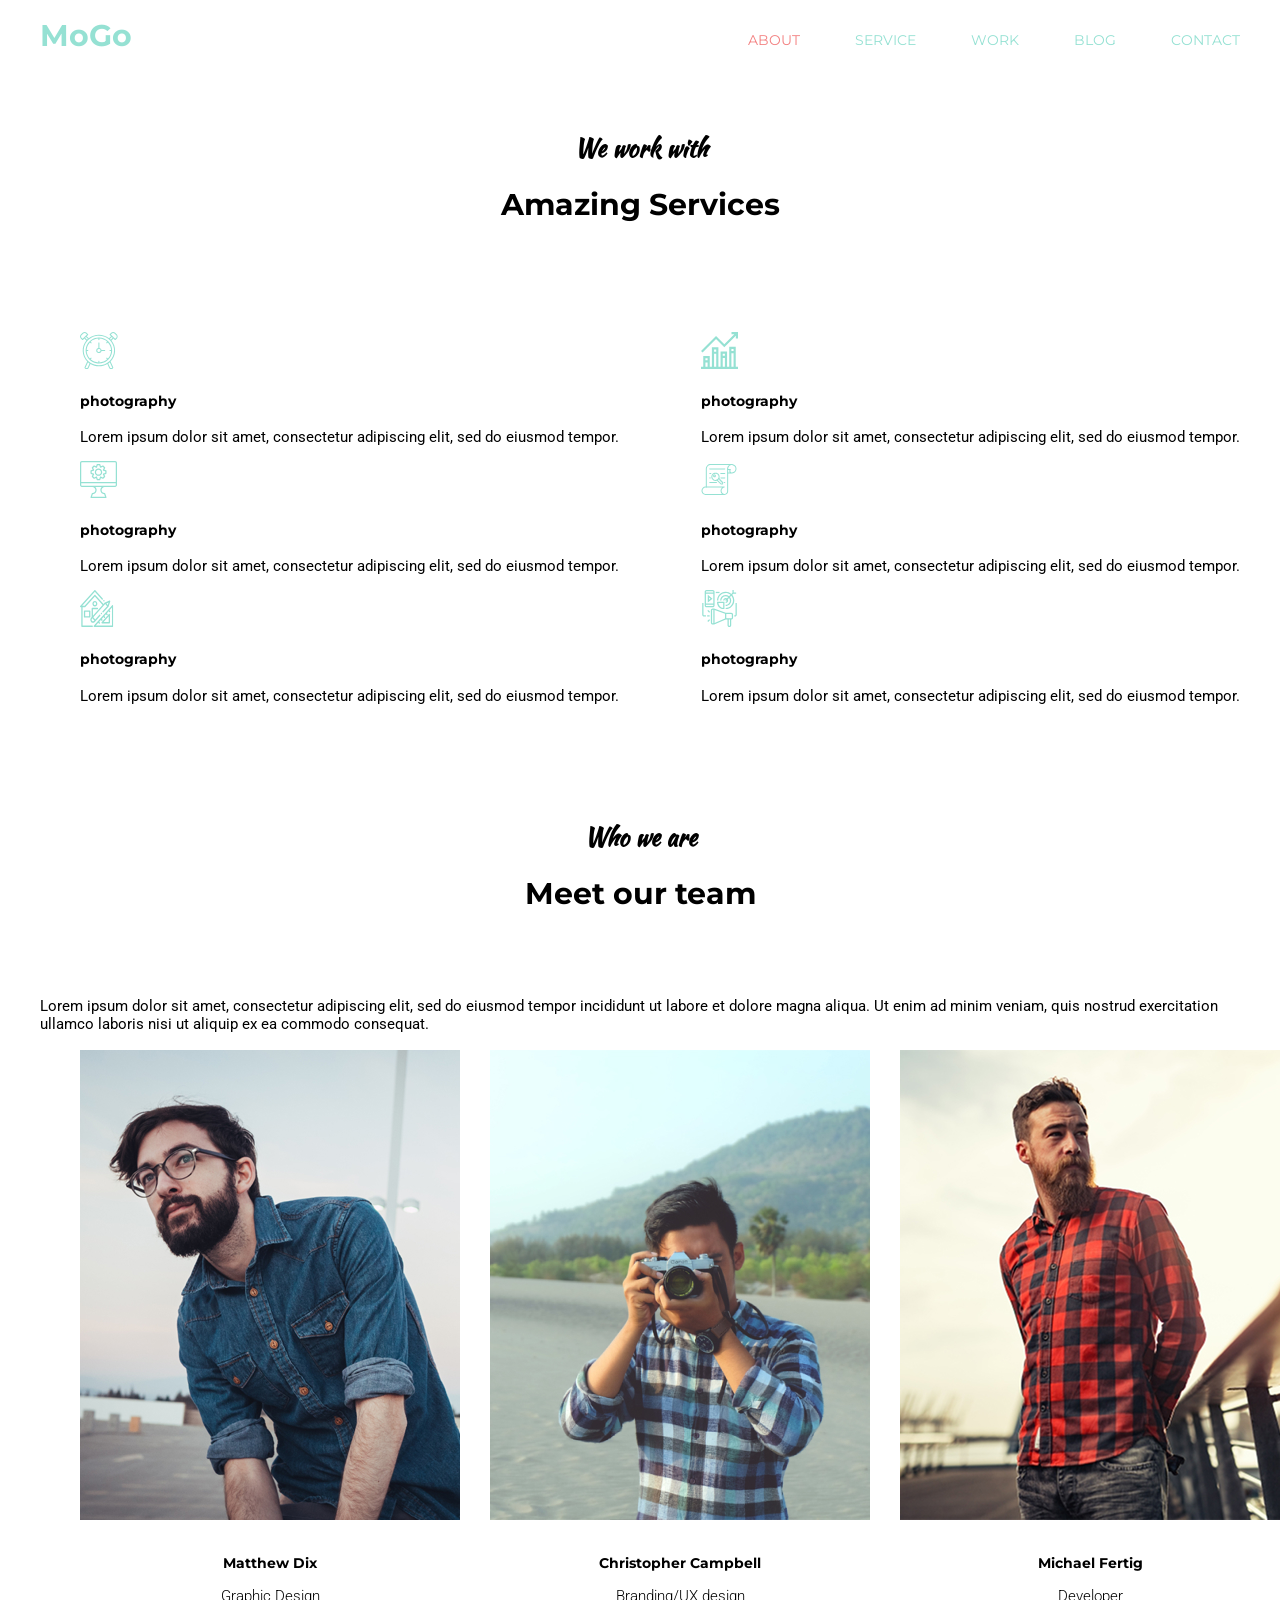
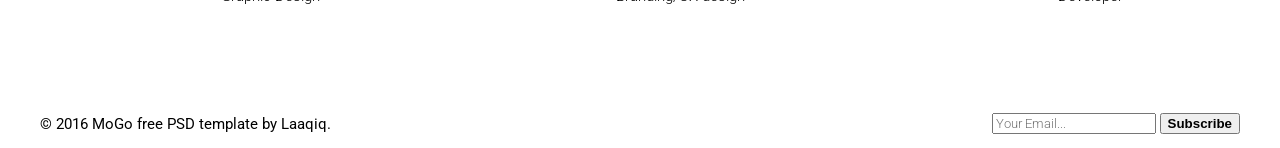
==== index.html @ 4d62ed23 "update html and css" ====
<!doctype html>
<html lang="en">
    <head>
        <meta charset="UTF-8" />
        <meta name="viewport" content="width=device-width, initial-scale=1.0" />
        <title>MoGo</title>
        <link rel="stylesheet" href="css/style.css" />
    </head>

    <body>
        <header class="header">
            <div class="container">
                <a href="index.html" class="header-logo">MoGo</a>
                <nav class="header-menu">
                    <ul class="menu">
                        <li class="menu-item">
                            <a class="active" href="#">ABOUT</a>
                        </li>
                        <li class="menu-item">
                            <a href="#">SERVICE</a>
                        </li>
                        <li class="menu-item">
                            <a href="#">WORK</a>
                        </li>
                        <li class="menu-item">
                            <a href="#">BLOG</a>
                        </li>
                        <li class="menu-item">
                            <a href="#">CONTACT</a>
                        </li>
                    </ul>
                </nav>
            </div>
        </header>
        <main>
            <section class="benefits">
                <div class="container">
                    <h2>We work with</h2>
                    <h3>Amazing Services</h3>
                    <ul class="benefits-list">
                        <li class="benefits-list__item">
                            <svg
                                xmlns="http://www.w3.org/2000/svg"
                                width="38"
                                height="37"
                                viewBox="0 0 38 37"
                                fill="none">
                                <g clip-path="url(#clip0_4_10)">
                                    <path
                                        d="M18.8978 5.52832C16.277 5.52826 13.715 6.28901 11.5359 7.71437C9.35672 9.13973 7.65827 11.1657 6.65531 13.536C5.65234 15.9063 5.38991 18.5146 5.90119 21.0309C6.41247 23.5473 7.67449 25.8587 9.52768 27.6729C11.3809 29.487 13.742 30.7225 16.3124 31.223C18.8829 31.7235 21.5472 31.4666 23.9685 30.4848C26.3898 29.5029 28.4593 27.8402 29.9153 25.7069C31.3713 23.5737 32.1484 21.0656 32.1483 18.5C32.1444 15.0609 30.747 11.7638 28.2629 9.33195C25.7788 6.90013 22.4108 5.53222 18.8978 5.52832ZM29.9217 19.0061H31.1028C30.9831 21.8259 29.8446 24.5125 27.8901 26.5871L27.0592 25.7737C27.0112 25.7267 26.9543 25.6894 26.8916 25.664C26.8289 25.6386 26.7617 25.6255 26.6938 25.6255C26.626 25.6255 26.5588 25.6386 26.4961 25.664C26.4334 25.6894 26.3764 25.7267 26.3284 25.7737C26.2804 25.8207 26.2424 25.8764 26.2164 25.9378C26.1904 25.9992 26.1771 26.065 26.1771 26.1314C26.1771 26.1978 26.1904 26.2636 26.2164 26.325C26.2424 26.3864 26.2804 26.4421 26.3284 26.4891L27.1593 27.3025C25.0401 29.2159 22.2958 30.3304 19.4154 30.4475V29.2913C19.4154 29.1571 19.3609 29.0285 19.264 28.9336C19.1671 28.8387 19.0357 28.7854 18.8986 28.7854C18.7616 28.7854 18.6302 28.8387 18.5333 28.9336C18.4364 29.0285 18.3819 29.1571 18.3819 29.2913V30.4475C15.5015 30.3304 12.7572 29.2159 10.638 27.3025L11.4689 26.4891C11.5169 26.4421 11.5549 26.3864 11.5809 26.325C11.6069 26.2636 11.6202 26.1978 11.6202 26.1314C11.6202 26.065 11.6069 25.9992 11.5809 25.9378C11.5549 25.8764 11.5169 25.8207 11.4689 25.7737C11.4209 25.7267 11.3639 25.6894 11.3012 25.664C11.2385 25.6386 11.1713 25.6255 11.1035 25.6255C11.0356 25.6255 10.9684 25.6386 10.9057 25.664C10.843 25.6894 10.786 25.7267 10.7381 25.7737L9.90715 26.5871C7.95267 24.5125 6.81417 21.8259 6.69453 19.0061H7.87564C8.01269 19.0061 8.14412 18.9529 8.24103 18.858C8.33793 18.7631 8.39238 18.6345 8.39238 18.5003C8.39238 18.3661 8.33793 18.2375 8.24103 18.1426C8.14412 18.0477 8.01269 17.9944 7.87564 17.9944H6.69453C6.81417 15.1747 7.95267 12.4881 9.90715 10.4135L10.7381 11.2269C10.835 11.3218 10.9664 11.3751 11.1035 11.3751C11.2405 11.3751 11.372 11.3218 11.4689 11.2269C11.5658 11.132 11.6202 11.0034 11.6202 10.8692C11.6202 10.735 11.5658 10.6063 11.4689 10.5115L10.6371 9.69805C12.7563 7.78471 15.5006 6.67016 18.381 6.55305V7.7093C18.381 7.84346 18.4355 7.97213 18.5324 8.06699C18.6293 8.16186 18.7607 8.21516 18.8978 8.21516C19.0348 8.21516 19.1662 8.16186 19.2631 8.06699C19.3601 7.97213 19.4145 7.84346 19.4145 7.7093V6.55305C22.2949 6.67016 25.0392 7.78471 27.1584 9.69805L26.3275 10.5115C26.2795 10.5584 26.2415 10.6142 26.2155 10.6756C26.1895 10.737 26.1762 10.8028 26.1762 10.8692C26.1762 10.9356 26.1895 11.0014 26.2155 11.0628C26.2415 11.1242 26.2795 11.1799 26.3275 11.2269C26.3755 11.2739 26.4325 11.3111 26.4952 11.3366C26.5579 11.362 26.6251 11.3751 26.6929 11.3751C26.7608 11.3751 26.828 11.362 26.8907 11.3366C26.9534 11.3111 27.0104 11.2739 27.0583 11.2269L27.8893 10.4135C29.8437 12.4881 30.9822 15.1747 31.1019 17.9944H29.9208C29.7837 17.9944 29.6523 18.0477 29.5554 18.1426C29.4585 18.2375 29.404 18.3661 29.404 18.5003C29.404 18.6345 29.4585 18.7631 29.5554 18.858C29.6523 18.9529 29.7837 19.0061 29.9208 19.0061H29.9217Z"
                                        fill="#95E1D3" />
                                    <path
                                        d="M24.7664 17.9944H21.5039C21.4007 17.4897 21.1472 17.0261 20.7754 16.6622C20.4036 16.2982 19.9301 16.05 19.4145 15.949V10.9482C19.4145 10.8141 19.3601 10.6854 19.2631 10.5905C19.1662 10.4957 19.0348 10.4424 18.8978 10.4424C18.7607 10.4424 18.6293 10.4957 18.5324 10.5905C18.4355 10.6854 18.381 10.8141 18.381 10.9482V15.949C17.9087 16.0405 17.4707 16.2559 17.1137 16.5722C16.7567 16.8885 16.4942 17.2937 16.3542 17.7447C16.2143 18.1957 16.2021 18.6754 16.3189 19.1326C16.4358 19.5898 16.6774 20.0074 17.0178 20.3407C17.3582 20.6739 17.7848 20.9104 18.2518 21.0248C18.7189 21.1393 19.2089 21.1273 19.6696 20.9903C20.1303 20.8532 20.5442 20.5962 20.8673 20.2468C21.1904 19.8973 21.4104 19.4685 21.5039 19.0061H24.7664C24.9035 19.0061 25.0349 18.9529 25.1318 18.858C25.2287 18.7631 25.2831 18.6344 25.2831 18.5003C25.2831 18.3661 25.2287 18.2375 25.1318 18.1426C25.0349 18.0477 24.9035 17.9944 24.7664 17.9944ZM18.8978 20.0898C18.5766 20.0898 18.2626 19.9966 17.9955 19.8219C17.7284 19.6472 17.5203 19.3989 17.3974 19.1084C17.2744 18.8179 17.2423 18.4982 17.3049 18.1898C17.3676 17.8814 17.5223 17.5982 17.7494 17.3758C17.9765 17.1535 18.2659 17.002 18.5809 16.9407C18.896 16.8794 19.2225 16.9108 19.5192 17.0312C19.816 17.1515 20.0696 17.3553 20.2481 17.6167C20.4265 17.8782 20.5218 18.1856 20.5218 18.5C20.5213 18.9215 20.3501 19.3256 20.0456 19.6237C19.7411 19.9217 19.3283 20.0894 18.8978 20.0898Z"
                                        fill="#95E1D3" />
                                    <path
                                        d="M36.9624 2.58566L35.1545 0.816022C34.623 0.296621 33.9027 0.00489722 33.1517 0.00489722C32.4008 0.00489722 31.6805 0.296621 31.149 0.816022L29.7317 2.20352C29.6837 2.25045 29.6456 2.30619 29.6196 2.36755C29.5936 2.4289 29.5802 2.49467 29.5802 2.56109C29.5802 2.62751 29.5936 2.69328 29.6196 2.75464C29.6456 2.816 29.6837 2.87173 29.7317 2.91866L31.0722 4.2313L29.0847 6.17698C26.2047 3.88739 22.6077 2.63766 18.8977 2.63766C15.1876 2.63766 11.5906 3.88739 8.71059 6.17698L6.72278 4.23101L8.06334 2.91837C8.11136 2.87144 8.14945 2.81571 8.17544 2.75435C8.20143 2.693 8.2148 2.62723 8.2148 2.5608C8.2148 2.49438 8.20143 2.42861 8.17544 2.36726C8.14945 2.3059 8.11136 2.25016 8.06334 2.20323L6.64601 0.815733C6.11454 0.296331 5.39426 0.00460815 4.64329 0.00460815C3.89232 0.00460815 3.17204 0.296331 2.64057 0.815733L0.832883 2.58566C0.302314 3.10594 0.00431824 3.81106 0.00431824 4.54623C0.00431824 5.28139 0.302314 5.98652 0.832883 6.5068L2.25021 7.8943C2.29815 7.9413 2.35509 7.97859 2.41776 8.00403C2.48044 8.02948 2.54762 8.04257 2.61547 8.04257C2.68332 8.04257 2.75051 8.02948 2.81318 8.00403C2.87586 7.97859 2.93279 7.9413 2.98073 7.8943L4.32159 6.58195L6.30939 8.52734C3.82283 11.5251 2.54215 15.3097 2.70869 19.1679C2.87523 23.0261 4.47749 26.6914 7.21353 29.4731L4.66765 35.0682C4.57251 35.2773 4.53226 35.5063 4.55057 35.7345C4.56887 35.9626 4.64515 36.1827 4.77246 36.3746C4.89977 36.5666 5.07408 36.7244 5.27953 36.8336C5.48498 36.9428 5.71507 37 5.94886 37H7.24188C7.51294 36.9998 7.77815 36.9228 8.0055 36.7783C8.23285 36.6339 8.41261 36.428 8.52309 36.1857L10.4232 32.0128C12.9717 33.5491 15.9059 34.3626 18.8988 34.3626C21.8918 34.3626 24.826 33.5491 27.3745 32.0128L29.2734 36.186C29.3839 36.4281 29.5634 36.6337 29.7906 36.7782C30.0177 36.9226 30.2826 36.9996 30.5534 37H31.8465C32.0802 37 32.3103 36.9428 32.5158 36.8336C32.7212 36.7244 32.8956 36.5666 33.0229 36.3746C33.1502 36.1827 33.2264 35.9626 33.2448 35.7345C33.2631 35.5063 33.2228 35.2773 33.1277 35.0682L30.5818 29.4731C33.3178 26.6914 34.9201 23.0261 35.0866 19.1679C35.2532 15.3097 33.9725 11.5251 31.4859 8.52734L33.4737 6.58137L34.8146 7.89372C34.8625 7.94072 34.9195 7.97801 34.9821 8.00346C35.0448 8.0289 35.112 8.04199 35.1798 8.04199C35.2477 8.04199 35.3149 8.0289 35.3776 8.00346C35.4402 7.97801 35.4972 7.94072 35.5451 7.89372L36.9624 6.50622C37.4928 5.98596 37.7907 5.28096 37.7907 4.54594C37.7907 3.81092 37.4928 3.10592 36.9624 2.58566ZM2.61547 6.82187L1.56488 5.79166C1.22805 5.4611 1.0389 5.01327 1.0389 4.54637C1.0389 4.07948 1.22805 3.63165 1.56488 3.30109L3.37168 1.53203C3.70933 1.20238 4.16673 1.01727 4.64359 1.01727C5.12045 1.01727 5.57785 1.20238 5.91549 1.53203L6.96845 2.5608L2.61547 6.82187ZM5.0524 5.86797L5.99197 4.94817L7.92663 6.84182C7.60064 7.1357 7.28735 7.44239 6.98676 7.76191L5.0524 5.86797ZM7.57879 35.7744C7.54976 35.8381 7.5025 35.8923 7.44271 35.9303C7.38292 35.9683 7.31317 35.9885 7.24188 35.9886H5.94886C5.88732 35.9886 5.82675 35.9735 5.77267 35.9448C5.71858 35.9161 5.6727 35.8745 5.63919 35.824C5.60568 35.7735 5.5856 35.7155 5.58079 35.6555C5.57599 35.5954 5.58659 35.5351 5.61165 35.4801L8.00192 30.2299C8.49244 30.6649 9.00954 31.0704 9.55036 31.4439L7.57879 35.7744ZM32.1562 35.8241C32.123 35.8749 32.0771 35.9166 32.023 35.9454C31.9688 35.9741 31.9081 35.989 31.8465 35.9886H30.5534C30.4822 35.9885 30.4124 35.9683 30.3526 35.9303C30.2928 35.8923 30.2456 35.8381 30.2165 35.7744L28.2461 31.4442C28.787 31.0706 29.3041 30.6652 29.7946 30.2302L32.1851 35.4801C32.2103 35.5352 32.2208 35.5957 32.2157 35.6558C32.2105 35.716 32.1898 35.7739 32.1556 35.8241H32.1562ZM18.8977 33.3509C15.8973 33.3509 12.9642 32.48 10.4695 30.8482C7.97472 29.2164 6.03028 26.897 4.88204 24.1834C3.7338 21.4697 3.43334 18.4837 4.01865 15.6029C4.60396 12.7221 6.04875 10.0759 8.17033 7.99895C10.2919 5.92199 12.995 4.50755 15.9377 3.9345C18.8804 3.36145 21.9307 3.65553 24.7027 4.77955C27.4747 5.90357 29.8439 7.80704 31.5109 10.2493C33.1778 12.6915 34.0675 15.5628 34.0675 18.5C34.0632 22.4373 32.4635 26.2122 29.6196 28.9963C26.7756 31.7805 22.9196 33.3465 18.8977 33.3509ZM30.8086 7.76017C30.5084 7.44105 30.1951 7.13435 29.8687 6.84009L31.8034 4.94644L32.7429 5.86623L30.8086 7.76017ZM36.2316 5.79166L35.1798 6.82187L30.8269 2.5608L31.8798 1.53203C32.2175 1.20238 32.6749 1.01727 33.1517 1.01727C33.6286 1.01727 34.086 1.20238 34.4236 1.53203L36.2304 3.30109C36.5673 3.63165 36.7564 4.07948 36.7564 4.54637C36.7564 5.01327 36.5673 5.4611 36.2304 5.79166H36.2316Z"
                                        fill="#95E1D3" />
                                </g>
                                <defs>
                                    <clippath id="clip0_4_10">
                                        <rect
                                            width="37.7955"
                                            height="37"
                                            fill="white" />
                                    </clippath>
                                </defs>
                            </svg>
                            <h4>photography</h4>
                            <p>
                                Lorem ipsum dolor sit amet, consectetur
                                adipiscing elit, sed do eiusmod tempor.
                            </p>
                        </li>
                        <li class="benefits-list__item">
                            <svg
                                xmlns="http://www.w3.org/2000/svg"
                                width="37"
                                height="37"
                                viewBox="0 0 37 37"
                                fill="none">
                                <g clip-path="url(#clip0_4_15)">
                                    <path
                                        d="M34.7418 14.7661H28.2368V34.832H26.0702V19.4921H19.5652V34.832H17.3986V15.338H10.8936V34.832H8.76315V24.0232H2.25823V34.832H0V37H37V34.832H34.7418V14.7661ZM6.59402 26.1912V28.3591H4.42743V26.1912H6.59402ZM4.42743 34.832V30.5271H6.59402V34.832H4.42743ZM15.2294 17.506V19.674H13.0628V17.506H15.2294ZM13.0628 34.832V21.8419H15.2294V34.832H13.0628ZM23.901 21.6601V23.8281H21.7344V21.6601H23.901ZM21.7344 34.832V25.996H23.901V34.832H21.7344ZM32.5726 16.9341V19.102H30.406V16.9341H32.5726ZM30.406 34.832V21.27H32.5726V34.832H30.406Z"
                                        fill="#95E1D3" />
                                    <path
                                        d="M30.5108 0V2.16797H33.298L23.3087 12.1577L15.0332 3.88182L0.00750732 18.9081L1.54178 20.4406L15.0332 6.94877L23.3087 15.2246L34.8308 3.7021V6.49928H37V0L30.5108 0Z"
                                        fill="#95E1D3" />
                                </g>
                                <defs>
                                    <clippath id="clip0_4_15">
                                        <rect
                                            width="37"
                                            height="37"
                                            fill="white" />
                                    </clippath>
                                </defs>
                            </svg>
                            <h4>photography</h4>
                            <p>
                                Lorem ipsum dolor sit amet, consectetur
                                adipiscing elit, sed do eiusmod tempor.
                            </p>
                        </li>
                        <li class="benefits-list__item">
                            <svg
                                xmlns="http://www.w3.org/2000/svg"
                                width="37"
                                height="37"
                                viewBox="0 0 37 37"
                                fill="none">
                                <g clip-path="url(#clip0_6_2)">
                                    <path
                                        d="M35.15 0.0264587H1.84999C0.828357 0.0264587 0 0.854701 0 1.87645V24.0766C0 25.0983 0.828357 25.9265 1.84999 25.9265H12.3333C14.0355 25.9285 15.4146 27.3078 15.4166 29.0099C15.4136 30.7115 14.035 32.0901 12.3333 32.0931C12.3248 32.0931 12.3179 32.0976 12.3092 32.0982C12.2645 32.1017 12.2202 32.1105 12.1773 32.1247C12.143 32.1313 12.1095 32.1407 12.0768 32.1525C12.0412 32.1719 12.0075 32.1946 11.9762 32.2201C11.9443 32.2408 11.9141 32.2642 11.8863 32.29C11.8634 32.3176 11.8426 32.3471 11.8245 32.3781C11.7981 32.4144 11.7758 32.4535 11.758 32.4946C11.758 32.5021 11.7494 32.5069 11.7469 32.515L10.5136 36.2149C10.4059 36.5382 10.5807 36.8874 10.9038 36.995C10.9671 37.0161 11.0333 37.0267 11.1 37.0265H25.9C26.2405 37.0262 26.5166 36.75 26.5162 36.4094C26.5162 36.3433 26.5056 36.2777 26.4846 36.2149L25.2514 32.515C25.2514 32.5069 25.2428 32.5021 25.2403 32.4946C25.2224 32.4536 25.2001 32.4148 25.1737 32.3787C25.1556 32.3474 25.135 32.3177 25.1119 32.29C25.0841 32.2642 25.0538 32.2408 25.0219 32.2201C24.9906 32.1946 24.9571 32.1719 24.9214 32.1525C24.8887 32.1407 24.855 32.1313 24.8208 32.1247C24.778 32.1107 24.7339 32.1017 24.6889 32.0982C24.6802 32.0982 24.6736 32.0931 24.6649 32.0931C22.9632 32.0901 21.5846 30.7115 21.5816 29.0099C21.5837 27.3078 22.9628 25.9285 24.6649 25.9265H35.15C36.1718 25.9265 37 25.0983 37 24.0766V1.87645C37 0.854701 36.1718 0.0264587 35.15 0.0264587ZM20.35 29.0099C20.3529 31.2173 22.019 33.0681 24.2141 33.3024L25.0441 35.7932H11.956L12.7861 33.3024C14.9811 33.0681 16.6471 31.2176 16.65 29.0099C16.6503 27.8485 16.1808 26.7363 15.3482 25.9265H21.6518C20.8192 26.7363 20.3497 27.8485 20.35 29.0099ZM35.7667 24.0766C35.7667 24.4171 35.4906 24.6932 35.15 24.6932H1.84999C1.50937 24.6932 1.23336 24.4171 1.23336 24.0766V22.2266H35.7667V24.0766ZM1.23336 20.9932V1.87645C1.23336 1.53583 1.50937 1.25982 1.84999 1.25982H35.15C35.4906 1.25982 35.7667 1.53583 35.7667 1.87645V20.9932H1.23336Z"
                                        fill="#95E1D3" />
                                    <path
                                        d="M26.0949 9.30862L24.3195 8.71641L25.1563 7.04159C25.2749 6.80426 25.2281 6.51751 25.0404 6.33008L23.2963 4.58608C23.1089 4.3983 22.8222 4.35156 22.5848 4.47016L20.9099 5.30693L20.3178 3.5315C20.234 3.27992 19.9986 3.11013 19.7333 3.10978H17.2666C17.0013 3.1099 16.7659 3.27992 16.6821 3.5315L16.0901 5.30693L14.4152 4.47016C14.1778 4.35156 13.8912 4.3983 13.7036 4.58608L11.9597 6.33008C11.772 6.51763 11.7253 6.80426 11.8437 7.04159L12.6804 8.71641L10.9052 9.30862C10.6534 9.3924 10.4836 9.62774 10.4833 9.89311V12.3598C10.4836 12.6251 10.6534 12.8605 10.9052 12.9443L12.6804 13.5363L11.8437 15.2112C11.7253 15.4487 11.772 15.7354 11.9597 15.9229L13.7036 17.6669C13.8912 17.8546 14.1778 17.9011 14.4152 17.7828L16.0901 16.946L16.6821 18.7213C16.7659 18.973 17.0013 19.1428 17.2666 19.1432H19.7333C19.9986 19.1429 20.234 18.973 20.318 18.7213L20.91 16.946L22.5848 17.7828C22.8222 17.9011 23.1089 17.8546 23.2963 17.6669L25.0404 15.9229C25.2281 15.7352 25.2749 15.4487 25.1563 15.2112L24.3195 13.5363L26.0949 12.9443C26.3465 12.8605 26.5165 12.6251 26.5166 12.3598V9.89311C26.5165 9.62785 26.3465 9.3924 26.0949 9.30862ZM25.2833 11.9152L23.2545 12.5935C22.9314 12.7014 22.7571 13.0508 22.8649 13.3739C22.8742 13.4011 22.8851 13.4279 22.8981 13.4537L23.8545 15.3655L22.739 16.4809L20.8274 15.5246C20.5232 15.371 20.1525 15.4931 19.9989 15.797C19.9853 15.824 19.9736 15.8522 19.964 15.8809L19.2888 17.9098H17.7113L17.033 15.8809C16.9252 15.5578 16.5758 15.3836 16.2527 15.4914C16.2253 15.5007 16.1986 15.5115 16.1728 15.5246L14.2611 16.4809L13.1456 15.3655L14.102 13.4538C14.2542 13.149 14.1303 12.7787 13.8257 12.6266C13.7997 12.6139 13.773 12.6028 13.7456 12.5935L11.7168 11.9152V10.3378L13.7456 9.6594C14.0687 9.55167 14.2431 9.20228 14.1351 8.87919C14.126 8.85173 14.115 8.82509 14.102 8.79926L13.1456 6.88758L14.2611 5.77212L16.1728 6.72843C16.4776 6.88057 16.8478 6.75682 16.9999 6.45196C17.0128 6.42613 17.0239 6.39937 17.033 6.37215L17.7113 4.34326H19.2888L19.9671 6.37215C20.0743 6.69536 20.4232 6.87052 20.7465 6.76337C20.7753 6.7539 20.8033 6.74222 20.8304 6.72843L22.7422 5.77212L23.8577 6.88758L22.9012 8.79926C22.7493 9.10401 22.8729 9.47431 23.1776 9.62633C23.2036 9.63919 23.2302 9.65029 23.2577 9.65952L25.2866 10.3378L25.2833 11.9152Z"
                                        fill="#95E1D3" />
                                    <path
                                        d="M18.4999 7.4265C16.4566 7.4265 14.8 9.08298 14.8 11.1265C14.8 13.1698 16.4566 14.8264 18.4999 14.8264C20.5434 14.8264 22.1999 13.1698 22.1999 11.1265C22.1979 9.08391 20.5425 7.42848 18.4999 7.4265ZM18.4999 13.5931C17.1377 13.5931 16.0333 12.4887 16.0333 11.1265C16.0333 9.7641 17.1377 8.65974 18.4999 8.65974C19.8623 8.65974 20.9666 9.7641 20.9666 11.1265C20.9666 12.4887 19.8623 13.5931 18.4999 13.5931Z"
                                        fill="#95E1D3" />
                                </g>
                                <defs>
                                    <clippath id="clip0_6_2">
                                        <rect
                                            width="37"
                                            height="37"
                                            fill="white" />
                                    </clippath>
                                </defs>
                            </svg>
                            <h4>photography</h4>
                            <p>
                                Lorem ipsum dolor sit amet, consectetur
                                adipiscing elit, sed do eiusmod tempor.
                            </p>
                        </li>
                        <li class="benefits-list__item">
                            <svg
                                xmlns="http://www.w3.org/2000/svg"
                                width="37"
                                height="37"
                                viewBox="0 0 37 37"
                                fill="none">
                                <path
                                    d="M5.3195 26.524C5.1869 26.524 5.05972 26.4713 4.96595 26.3776C4.87218 26.2838 4.8195 26.1566 4.8195 26.024V7.6335C4.84197 6.4115 5.34507 5.24757 6.21977 4.39392C7.09447 3.54028 8.27032 3.0657 9.49251 3.073H30.8225C30.9551 3.073 31.0823 3.12568 31.1761 3.21945C31.2698 3.31322 31.3225 3.4404 31.3225 3.573C31.3225 3.70561 31.2698 3.83279 31.1761 3.92656C31.0823 4.02033 30.9551 4.073 30.8225 4.073H9.49251C8.53369 4.06675 7.61091 4.43804 6.92362 5.10662C6.23632 5.7752 5.83971 6.68738 5.8195 7.646V26.024C5.8195 26.1566 5.76683 26.2838 5.67306 26.3776C5.57929 26.4713 5.45211 26.524 5.3195 26.524Z"
                                    fill="#95E1D3" />
                                <path
                                    d="M29.771 12.423H26.65C26.5174 12.423 26.3902 12.3703 26.2965 12.2766C26.2027 12.1828 26.15 12.0556 26.15 11.923C26.15 11.7904 26.2027 11.6632 26.2965 11.5695C26.3902 11.4757 26.5174 11.423 26.65 11.423H28.69C28.4981 11.0566 28.3855 10.6538 28.3597 10.241C28.3339 9.82816 28.3953 9.41451 28.54 9.02701H26.65C26.5174 9.02701 26.3902 8.97433 26.2965 8.88056C26.2027 8.78679 26.15 8.65962 26.15 8.52701C26.15 8.3944 26.2027 8.26722 26.2965 8.17345C26.3902 8.07969 26.5174 8.02701 26.65 8.02701H29.331C29.4214 8.02699 29.5101 8.05147 29.5876 8.09784C29.6652 8.14421 29.7287 8.21073 29.7715 8.29033C29.8143 8.36993 29.8347 8.45964 29.8306 8.54992C29.8264 8.64019 29.7979 8.72765 29.748 8.80301C29.641 8.96701 28.7345 10.4505 30.084 11.533C30.1648 11.5978 30.2234 11.6861 30.2519 11.7857C30.2803 11.8852 30.2772 11.9912 30.2428 12.0889C30.2084 12.1866 30.1446 12.2712 30.0601 12.331C29.9756 12.3909 29.8746 12.423 29.771 12.423Z"
                                    fill="#95E1D3" />
                                <path
                                    d="M26.65 30.32C26.5174 30.32 26.3902 30.2673 26.2965 30.1736C26.2027 30.0798 26.15 29.9526 26.15 29.82V7.6335C26.15 7.50089 26.2027 7.37371 26.2965 7.27995C26.3902 7.18618 26.5174 7.1335 26.65 7.1335C26.7826 7.1335 26.9098 7.18618 27.0036 7.27995C27.0974 7.37371 27.15 7.50089 27.15 7.6335V29.82C27.15 29.9526 27.0974 30.0798 27.0036 30.1736C26.9098 30.2673 26.7826 30.32 26.65 30.32Z"
                                    fill="#95E1D3" />
                                <path
                                    d="M4.29701 33.927C3.47488 33.9269 2.67917 33.6367 2.05001 33.1075C1.95001 33.0215 1.85351 32.9355 1.76301 32.845C1.20101 32.2841 0.80463 31.579 0.617471 30.8073C0.430312 30.0357 0.459628 29.2273 0.702194 28.4713C0.94476 27.7152 1.39118 27.0407 1.99233 26.5219C2.59348 26.0032 3.32607 25.6603 4.10951 25.531C4.13627 25.5264 4.16336 25.5241 4.19051 25.524H23.2645C23.3902 25.5238 23.5113 25.571 23.6038 25.6561C23.6963 25.7413 23.7533 25.8581 23.7635 25.9834C23.7737 26.1086 23.7364 26.2332 23.6589 26.3321C23.5815 26.4311 23.4696 26.4973 23.3455 26.5175C22.744 26.6174 22.1817 26.8812 21.7204 27.2799C21.2591 27.6785 20.9166 28.1967 20.7306 28.7773C20.5445 29.358 20.5222 29.9787 20.666 30.5712C20.8097 31.1637 21.1141 31.7052 21.5455 32.136C21.616 32.207 21.6895 32.2735 21.765 32.336C22.196 32.6992 22.7367 32.9067 23.3 32.925H23.361H23.393C23.7842 32.9199 24.1696 32.8298 24.5225 32.661C25.008 32.4395 25.4195 32.0831 25.7081 31.6343C25.9966 31.1854 26.15 30.6631 26.15 30.1295C26.15 29.9969 26.2027 29.8697 26.2965 29.7759C26.3902 29.6822 26.5174 29.6295 26.65 29.6295C26.7826 29.6295 26.9098 29.6822 27.0036 29.7759C27.0973 29.8697 27.15 29.9969 27.15 30.1295C27.1514 30.8531 26.9448 31.5618 26.5548 32.1713C26.1647 32.7808 25.6077 33.2652 24.95 33.567C24.4714 33.7938 23.9496 33.9147 23.42 33.9215C23.4011 33.9237 23.3821 33.9249 23.363 33.925H4.34401C4.32851 33.9265 4.31301 33.927 4.29701 33.927ZM4.23251 26.524C3.63531 26.6306 3.07877 26.8989 2.62343 27.2998C2.16809 27.7006 1.83138 28.2187 1.64992 28.7975C1.46846 29.3764 1.44919 29.9939 1.59423 30.583C1.73926 31.1721 2.04303 31.7101 2.47251 32.1385C2.54351 32.2095 2.61951 32.2775 2.69501 32.3415C3.13256 32.7089 3.68276 32.9154 4.25401 32.9265H4.29701H20.921C20.893 32.8995 20.865 32.8725 20.8375 32.845C20.0288 32.0352 19.5743 30.9376 19.5737 29.7931C19.5732 28.6486 20.0266 27.5506 20.8345 26.74C20.909 26.6655 20.9845 26.594 21.0645 26.5255L4.23251 26.524Z"
                                    fill="#95E1D3" />
                                <path
                                    d="M30.8225 12.423H29.9C29.7674 12.423 29.6402 12.3703 29.5465 12.2766C29.4527 12.1828 29.4 12.0556 29.4 11.923C29.4 11.7904 29.4527 11.6632 29.5465 11.5694C29.6402 11.4757 29.7674 11.423 29.9 11.423H30.8215C31.5441 11.4234 32.2508 11.2108 32.8532 10.8117C33.4556 10.4127 33.927 9.84486 34.2084 9.17933C34.4899 8.5138 34.5688 7.78007 34.4355 7.06988C34.3022 6.3597 33.9624 5.70458 33.4588 5.18645C32.9551 4.66831 32.3099 4.31016 31.6038 4.15676C30.8976 4.00337 30.162 4.06154 29.4887 4.32401C28.8155 4.58648 28.2346 5.0416 27.8186 5.63246C27.4026 6.22332 27.1701 6.92369 27.15 7.646C27.1493 7.71191 27.1354 7.77701 27.1092 7.83745C27.0829 7.8979 27.0447 7.95246 26.997 7.99791C26.9493 8.04336 26.8929 8.07878 26.8312 8.10207C26.7696 8.12536 26.7039 8.13604 26.638 8.1335C26.5724 8.13188 26.5076 8.11733 26.4476 8.0907C26.3876 8.06406 26.3334 8.02585 26.2881 7.97826C26.2428 7.93067 26.2074 7.87462 26.1838 7.81332C26.1602 7.75202 26.1489 7.68667 26.1505 7.621C26.1749 6.7017 26.4698 5.81 26.9984 5.05745C27.5269 4.3049 28.2657 3.72491 29.1222 3.39004C29.9787 3.05516 30.9149 2.98028 31.8137 3.17475C32.7125 3.36922 33.5341 3.82441 34.1755 4.48337C34.817 5.14234 35.2499 5.97582 35.4201 6.87956C35.5903 7.78329 35.4903 8.71715 35.1325 9.56431C34.7746 10.4115 34.175 11.1343 33.4085 11.6424C32.642 12.1506 31.7427 12.4214 30.823 12.421L30.8225 12.423Z"
                                    fill="#95E1D3" />
                                <path
                                    d="M23.768 8.4165H8.73101C8.5984 8.4165 8.47122 8.36383 8.37746 8.27006C8.28369 8.17629 8.23101 8.04911 8.23101 7.9165C8.23101 7.7839 8.28369 7.65672 8.37746 7.56295C8.47122 7.46918 8.5984 7.4165 8.73101 7.4165H23.768C23.9006 7.4165 24.0278 7.46918 24.1216 7.56295C24.2153 7.65672 24.268 7.7839 24.268 7.9165C24.268 8.04911 24.2153 8.17629 24.1216 8.27006C24.0278 8.36383 23.9006 8.4165 23.768 8.4165Z"
                                    fill="#95E1D3" />
                                <path
                                    d="M23.768 12.9295H19.75C19.6174 12.9295 19.4902 12.8768 19.3965 12.7831C19.3027 12.6893 19.25 12.5621 19.25 12.4295C19.25 12.2969 19.3027 12.1697 19.3965 12.076C19.4902 11.9822 19.6174 11.9295 19.75 11.9295H23.768C23.9006 11.9295 24.0278 11.9822 24.1216 12.076C24.2153 12.1697 24.268 12.2969 24.268 12.4295C24.268 12.5621 24.2153 12.6893 24.1216 12.7831C24.0278 12.8768 23.9006 12.9295 23.768 12.9295Z"
                                    fill="#95E1D3" />
                                <path
                                    d="M9.87501 12.9295H8.73101C8.5984 12.9295 8.47123 12.8768 8.37746 12.7831C8.28369 12.6893 8.23101 12.5621 8.23101 12.4295C8.23101 12.2969 8.28369 12.1697 8.37746 12.076C8.47123 11.9822 8.5984 11.9295 8.73101 11.9295H9.87501C10.0076 11.9295 10.1348 11.9822 10.2286 12.076C10.3223 12.1697 10.375 12.2969 10.375 12.4295C10.375 12.5621 10.3223 12.6893 10.2286 12.7831C10.1348 12.8768 10.0076 12.9295 9.87501 12.9295Z"
                                    fill="#95E1D3" />
                                <path
                                    d="M23.768 17.442H19.9585C19.8259 17.442 19.6987 17.3893 19.605 17.2956C19.5112 17.2018 19.4585 17.0746 19.4585 16.942C19.4585 16.8094 19.5112 16.6822 19.605 16.5884C19.6987 16.4947 19.8259 16.442 19.9585 16.442H23.768C23.9006 16.442 24.0278 16.4947 24.1216 16.5884C24.2154 16.6822 24.268 16.8094 24.268 16.942C24.268 17.0746 24.2154 17.2018 24.1216 17.2956C24.0278 17.3893 23.9006 17.442 23.768 17.442Z"
                                    fill="#95E1D3" />
                                <path
                                    d="M9.30301 17.442H8.73101C8.5984 17.442 8.47123 17.3893 8.37746 17.2956C8.28369 17.2018 8.23101 17.0746 8.23101 16.942C8.23101 16.8094 8.28369 16.6822 8.37746 16.5884C8.47123 16.4947 8.5984 16.442 8.73101 16.442H9.30301C9.43562 16.442 9.5628 16.4947 9.65657 16.5884C9.75034 16.6822 9.80302 16.8094 9.80302 16.942C9.80302 17.0746 9.75034 17.2018 9.65657 17.2956C9.5628 17.3893 9.43562 17.442 9.30301 17.442Z"
                                    fill="#95E1D3" />
                                <path
                                    d="M23.768 21.955H23.229C23.0964 21.955 22.9692 21.9023 22.8755 21.8086C22.7817 21.7148 22.729 21.5876 22.729 21.455C22.729 21.3224 22.7817 21.1952 22.8755 21.1014C22.9692 21.0077 23.0964 20.955 23.229 20.955H23.768C23.9006 20.955 24.0278 21.0077 24.1216 21.1014C24.2153 21.1952 24.268 21.3224 24.268 21.455C24.268 21.5876 24.2153 21.7148 24.1216 21.8086C24.0278 21.9023 23.9006 21.955 23.768 21.955Z"
                                    fill="#95E1D3" />
                                <path
                                    d="M15.479 21.955H8.72899C8.59638 21.955 8.4692 21.9023 8.37543 21.8086C8.28167 21.7148 8.22899 21.5876 8.22899 21.455C8.22899 21.3224 8.28167 21.1952 8.37543 21.1014C8.4692 21.0077 8.59638 20.955 8.72899 20.955H15.479C15.6116 20.955 15.7388 21.0077 15.8325 21.1014C15.9263 21.1952 15.979 21.3224 15.979 21.455C15.979 21.5876 15.9263 21.7148 15.8325 21.8086C15.7388 21.9023 15.6116 21.955 15.479 21.955Z"
                                    fill="#95E1D3" />
                                <path
                                    d="M14.473 19.95C13.7898 19.95 13.1172 19.7815 12.5147 19.4595C11.9122 19.1374 11.3984 18.6717 11.0188 18.1037C10.6393 17.5356 10.4057 16.8827 10.3388 16.2028C10.2719 15.5229 10.3737 14.837 10.6353 14.2059C10.8968 13.5747 11.3099 13.0178 11.8381 12.5845C12.3663 12.1512 12.9932 11.8548 13.6633 11.7217C14.3334 11.5885 15.0259 11.6227 15.6797 11.8212C16.3334 12.0196 16.9281 12.3763 17.411 12.8595C17.9922 13.4403 18.388 14.1805 18.5484 14.9864C18.7088 15.7923 18.6265 16.6277 18.312 17.3868C17.9974 18.1459 17.4648 18.7946 16.7814 19.2509C16.098 19.7071 15.2947 19.9504 14.473 19.95ZM14.473 12.6425C13.7431 12.6425 13.0358 12.8957 12.4715 13.3587C11.9073 13.8218 11.5211 14.4662 11.3788 15.1821C11.2364 15.898 11.3467 16.6412 11.6908 17.2849C12.0349 17.9286 12.5915 18.4331 13.2659 18.7124C13.9403 18.9917 14.6906 19.0285 15.3891 18.8166C16.0876 18.6047 16.691 18.1571 17.0965 17.5502C17.502 16.9433 17.6845 16.2145 17.613 15.4881C17.5414 14.7617 17.2202 14.0826 16.704 13.5665C16.4118 13.2724 16.0642 13.0391 15.6812 12.8802C15.2983 12.7214 14.8876 12.6401 14.473 12.641V12.6425Z"
                                    fill="#95E1D3" />
                                <path
                                    d="M13.4915 16.295C13.1639 16.2951 12.8463 16.1816 12.5929 15.9738C12.3396 15.766 12.1662 15.4767 12.1022 15.1554C12.0383 14.834 12.0877 14.5004 12.2422 14.2114C12.3967 13.9225 12.6466 13.696 12.9494 13.5707C13.2521 13.4453 13.5889 13.4289 13.9025 13.5241C14.216 13.6193 14.4868 13.8203 14.6687 14.0929C14.8506 14.3654 14.9324 14.6926 14.9001 15.0186C14.8678 15.3447 14.7234 15.6495 14.4915 15.881C14.3602 16.0123 14.2043 16.1165 14.0327 16.1875C13.8611 16.2585 13.6772 16.2951 13.4915 16.295ZM13.4915 14.4625C13.395 14.4624 13.3015 14.4959 13.2269 14.557C13.1523 14.6182 13.1012 14.7034 13.0823 14.798C13.0635 14.8927 13.078 14.9909 13.1235 15.076C13.169 15.1611 13.2426 15.2278 13.3317 15.2647C13.4208 15.3017 13.52 15.3065 13.6124 15.2785C13.7047 15.2505 13.7845 15.1913 13.8381 15.1111C13.8917 15.0309 13.9158 14.9345 13.9063 14.8385C13.8968 14.7425 13.8543 14.6527 13.786 14.5845C13.7474 14.5457 13.7015 14.515 13.651 14.494C13.6004 14.4731 13.5462 14.4624 13.4915 14.4625Z"
                                    fill="#95E1D3" />
                                <path
                                    d="M19.953 23.503C19.8204 23.503 19.6932 23.4503 19.5995 23.3565L15.7065 19.4635C15.6587 19.4174 15.6206 19.3622 15.5944 19.3012C15.5682 19.2402 15.5544 19.1746 15.5539 19.1082C15.5533 19.0418 15.5659 18.976 15.5911 18.9145C15.6162 18.8531 15.6533 18.7973 15.7003 18.7503C15.7472 18.7034 15.8031 18.6662 15.8645 18.6411C15.926 18.6159 15.9918 18.6033 16.0582 18.6039C16.1246 18.6045 16.1902 18.6182 16.2512 18.6445C16.3122 18.6707 16.3674 18.7087 16.4135 18.7565L20.15 22.491L21.114 22.436L21.17 21.4705L21.089 21.3895L20.271 21.2965C20.1586 21.2838 20.0538 21.2332 19.9738 21.1532C19.8937 21.0732 19.8432 20.9684 19.8305 20.856L19.7625 20.2605L19.168 20.193C19.0555 20.1804 18.9506 20.1299 18.8704 20.0499C18.7903 19.9699 18.7398 19.865 18.727 19.7525L18.634 18.9345L17.434 17.7345C17.3429 17.6402 17.2925 17.5139 17.2937 17.3828C17.2948 17.2517 17.3474 17.1263 17.4401 17.0336C17.5328 16.9409 17.6582 16.8883 17.7893 16.8872C17.9204 16.886 18.0467 16.9364 18.141 17.0275L19.4625 18.35C19.5426 18.4298 19.5931 18.5346 19.6055 18.647L19.6735 19.243L20.2685 19.31C20.3809 19.3227 20.4857 19.3733 20.5657 19.4533C20.6457 19.5333 20.6962 19.6381 20.709 19.7505L20.777 20.347L21.374 20.415C21.4863 20.4277 21.591 20.4781 21.671 20.558L22.034 20.9215C22.0838 20.9714 22.1226 21.0313 22.1477 21.0972C22.1727 21.1631 22.1836 21.2336 22.1795 21.304L22.0845 22.9375C22.0773 23.0599 22.0254 23.1754 21.9387 23.2621C21.852 23.3487 21.7364 23.4005 21.614 23.4075L19.9815 23.5015L19.953 23.503Z"
                                    fill="#95E1D3" />
                            </svg>
                            <h4>photography</h4>
                            <p>
                                Lorem ipsum dolor sit amet, consectetur
                                adipiscing elit, sed do eiusmod tempor.
                            </p>
                        </li>
                        <li class="benefits-list__item">
                            <svg
                                xmlns="http://www.w3.org/2000/svg"
                                width="34"
                                height="37"
                                viewBox="0 0 34 37"
                                fill="none">
                                <g clip-path="url(#clip0_6_24)">
                                    <path
                                        d="M24.372 10.2567C24.2512 10.1223 24.0835 10.045 23.9126 10.045C23.7417 10.045 23.5741 10.1223 23.4532 10.2567C23.3323 10.3911 23.2628 10.5769 23.2628 10.7676C23.2628 10.9577 23.3323 11.1441 23.4532 11.2786C23.5741 11.413 23.7417 11.4903 23.9126 11.4903C24.0835 11.4903 24.2512 11.413 24.372 11.2786C24.4928 11.1441 24.5624 10.9577 24.5624 10.7676C24.5624 10.5776 24.4929 10.3911 24.372 10.2567Z"
                                        fill="#95E1D3" />
                                    <path
                                        d="M9.74699 20.3789H4.5486C4.18978 20.3789 3.8988 20.7025 3.8988 21.1016V26.8828C3.8988 27.282 4.18978 27.6055 4.5486 27.6055H9.74699C10.1058 27.6055 10.3968 27.282 10.3968 26.8828V21.1016C10.3968 20.7025 10.1059 20.3789 9.74699 20.3789ZM9.09719 26.1602H5.1984V21.8242H9.09719V26.1602Z"
                                        fill="#95E1D3" />
                                    <path
                                        d="M32.8686 15.1586C32.6258 15.0466 32.3462 15.1086 32.1604 15.3152L25.5391 22.6789C25.539 22.679 25.5389 22.6791 25.5388 22.6792C25.5387 22.6794 25.5386 22.6794 25.5385 22.6796L17.82 31.2636C17.8198 31.2637 17.8198 31.2638 17.8196 31.2639C17.8195 31.2641 17.8194 31.2641 17.8193 31.2643L13.7711 35.7664C13.5853 35.973 13.5297 36.2839 13.6303 36.5539C13.7308 36.824 13.9678 37 14.2306 37H32.6199C32.9787 37 33.2697 36.6765 33.2697 36.2773V15.8262C33.2697 15.534 33.1114 15.2704 32.8686 15.1586ZM31.9701 35.5547H15.7994L18.2791 32.797L18.8994 33.4868C19.0263 33.6279 19.1926 33.6985 19.3589 33.6985C19.5252 33.6985 19.6914 33.6279 19.8183 33.4868C20.0721 33.2046 20.0721 32.747 19.8183 32.4648L19.1981 31.7749L20.8522 29.9353L21.4724 30.6251C21.5993 30.7662 21.7656 30.8368 21.9319 30.8368C22.0982 30.8368 22.2645 30.7662 22.3914 30.6251C22.6451 30.3429 22.6451 29.8853 22.3914 29.6031L21.7711 28.9133L23.4252 27.0737L24.0455 27.7635C24.1724 27.9047 24.3387 27.9752 24.505 27.9752C24.6712 27.9752 24.8375 27.9047 24.9644 27.7635C25.2182 27.4813 25.2182 27.0237 24.9644 26.7415L24.3441 26.0516L25.9982 24.2121L26.6185 24.902C26.7454 25.0431 26.9117 25.1136 27.078 25.1136C27.2442 25.1136 27.4105 25.0431 27.5374 24.902C27.7912 24.6198 27.7912 24.1622 27.5374 23.8799L26.9171 23.1901L28.5713 21.3505L29.1915 22.0402C29.3184 22.1814 29.4847 22.2519 29.651 22.2519C29.8173 22.2519 29.9835 22.1813 30.1104 22.0402C30.3642 21.7581 30.3642 21.3005 30.1104 21.0183L29.4901 20.3284L31.9701 17.5708V35.5547Z"
                                        fill="#95E1D3" />
                                    <path
                                        d="M29.6196 23.8818C29.3768 23.7698 29.0972 23.8318 28.9114 24.0384L21.6149 32.1531C21.4291 32.3598 21.3734 32.6706 21.474 32.9406C21.5746 33.2107 21.8115 33.3867 22.0744 33.3867H29.3709C29.7297 33.3867 30.0207 33.0632 30.0207 32.6641V24.5494C30.0207 24.2572 29.8624 23.9937 29.6196 23.8818ZM28.7211 31.9414H23.6432L28.7211 26.2941V31.9414Z"
                                        fill="#95E1D3" />
                                    <path
                                        d="M30.0897 10.7866C29.9108 10.5878 29.6445 10.5223 29.4068 10.6191L24.9699 12.4261C24.8812 12.4622 24.8007 12.5194 24.7338 12.5936L23.4863 13.9811L15.34 4.92136C15.2181 4.78586 15.0529 4.7097 14.8805 4.7097C14.7082 4.7097 14.5429 4.78586 14.4211 4.92136L4.6154 15.8264H2.21875L14.8805 1.74493L21.8288 9.47221C22.0826 9.75441 22.4939 9.75441 22.7478 9.47221C23.0015 9.19001 23.0015 8.73243 22.7478 8.45016L15.3401 0.211892C15.0863 -0.0703051 14.6749 -0.0703051 14.4211 0.211892L0.190469 16.038C0.00469154 16.2447 -0.0509312 16.5555 0.0495926 16.8256C0.150181 17.0957 0.387098 17.2718 0.649942 17.2718H1.29974V36.2776C1.29974 36.6767 1.59072 37.0002 1.94954 37.0002H12.2804C12.6392 37.0002 12.9302 36.6767 12.9302 36.2776C12.9302 35.8785 12.6392 35.5549 12.2804 35.5549H2.59934V17.2718H4.88455C5.05688 17.2718 5.22212 17.1956 5.34402 17.0601L14.8805 6.45433L22.5673 15.003L12.9311 25.7196V19.2229H17.4797C17.8385 19.2229 18.1295 18.8994 18.1295 18.5003C18.1295 18.1011 17.8385 17.7776 17.4797 17.7776H12.2813C11.9225 17.7776 11.6315 18.1011 11.6315 18.5003V26.8831C11.6315 26.9674 11.6452 27.0479 11.669 27.1231L11.0869 27.7706C10.0582 28.9145 10.0582 30.7759 11.0869 31.9199C11.6013 32.492 12.2767 32.778 12.9524 32.7779C13.6279 32.7779 14.3036 32.4919 14.8179 31.92L20.2978 25.8257C20.5515 25.5435 20.5515 25.0859 20.2978 24.8037C20.044 24.5215 19.6327 24.5215 19.3788 24.8037L15.2271 29.4209L13.334 27.3156L25.2063 14.1122L27.0993 16.2175L22.5628 21.2628C22.309 21.545 22.309 22.0025 22.5628 22.2847C22.8166 22.5669 23.2279 22.5669 23.4818 22.2847L28.4648 16.743C28.5316 16.6687 28.583 16.5791 28.6155 16.4805L30.2403 11.5462C30.3274 11.282 30.2686 10.9856 30.0897 10.7866ZM14.3082 30.4428L13.8989 30.8979C13.6461 31.1791 13.31 31.334 12.9524 31.334C12.5949 31.334 12.2587 31.1791 12.006 30.8979C11.7531 30.6167 11.6139 30.2429 11.6139 29.8453C11.6139 29.4477 11.753 29.0738 12.0059 28.7926L12.4151 28.3375L14.3082 30.4428ZM27.7521 14.8993L26.3916 13.3862L28.5384 12.5118L27.7521 14.8993Z"
                                        fill="#95E1D3" />
                                    <path
                                        d="M21.878 23.0455C21.7572 22.9111 21.5896 22.8338 21.4187 22.8338C21.2478 22.8338 21.0801 22.9111 20.9593 23.0455C20.8384 23.1807 20.7689 23.3664 20.7689 23.5565C20.7689 23.7472 20.8383 23.933 20.9593 24.0681C21.0801 24.2025 21.2471 24.2791 21.4187 24.2791C21.5896 24.2791 21.7572 24.2025 21.878 24.0681C21.9989 23.933 22.0685 23.7465 22.0685 23.5565C22.0685 23.3664 21.9989 23.1807 21.878 23.0455Z"
                                        fill="#95E1D3" />
                                    <path
                                        d="M14.8804 10.9122C13.5188 10.9122 12.4111 12.1441 12.4111 13.6582C12.4111 15.1724 13.5188 16.4043 14.8804 16.4043C16.2419 16.4043 17.3496 15.1724 17.3496 13.6582C17.3496 12.1441 16.2419 10.9122 14.8804 10.9122ZM14.8804 14.959C14.2354 14.959 13.7107 14.3756 13.7107 13.6582C13.7107 12.941 14.2354 12.3575 14.8804 12.3575C15.5253 12.3575 16.05 12.941 16.05 13.6582C16.05 14.3755 15.5253 14.959 14.8804 14.959Z"
                                        fill="#95E1D3" />
                                </g>
                                <defs>
                                    <clippath id="clip0_6_24">
                                        <rect
                                            width="33.2698"
                                            height="37"
                                            fill="white" />
                                    </clippath>
                                </defs>
                            </svg>
                            <h4>photography</h4>
                            <p>
                                Lorem ipsum dolor sit amet, consectetur
                                adipiscing elit, sed do eiusmod tempor.
                            </p>
                        </li>
                        <li class="benefits-list__item">
                            <svg
                                xmlns="http://www.w3.org/2000/svg"
                                width="37"
                                height="37"
                                viewBox="0 0 37 37"
                                fill="none">
                                <path
                                    d="M13.5667 15.4167V1.85C13.5667 0.801546 12.7651 0 11.7167 0H5.55001C4.50156 0 3.70001 0.801546 3.70001 1.85V15.4167C3.70001 16.4651 4.50156 17.2667 5.55001 17.2667H11.7167C12.7651 17.2667 13.5667 16.4651 13.5667 15.4167ZM12.3333 13.5667H4.93335V3.7H12.3333V13.5667ZM5.55001 1.23333H11.7167C12.0867 1.23333 12.3333 1.47994 12.3333 1.85V2.46667H4.93335V1.85C4.93335 1.47994 5.17995 1.23333 5.55001 1.23333ZM4.93335 15.4167V14.8H12.3333V15.4167C12.3333 15.7867 12.0867 16.0333 11.7167 16.0333H5.55001C5.17995 16.0333 4.93335 15.7867 4.93335 15.4167Z"
                                    fill="#95E1D3"></path>
                                <path
                                    d="M11.4701 8.63334L6.78333 4.87161V12.3951L11.4701 8.63334ZM8.01666 7.46173L9.4966 8.63334L8.01666 9.80495V7.46173Z"
                                    fill="#95E1D3"></path>
                                <path
                                    d="M17.2667 10.4833C17.2667 6.41327 20.5966 3.08333 24.6667 3.08333C26.3932 3.08333 28.1201 3.7 29.4765 4.80988L28.1201 6.16667C25.7151 4.25494 22.2617 4.625 20.35 7.02994C19.5484 8.01667 19.1167 9.25 19.1167 10.4833H20.35C20.35 8.07839 22.2617 6.16667 24.6667 6.16667C25.5917 6.16667 26.5167 6.475 27.2568 7.02994L25.9 8.38673C25.5299 8.14012 25.0984 8.01667 24.6667 8.01667C23.3099 8.01667 22.2 9.12655 22.2 10.4833H23.4333C23.4333 9.80494 23.9883 9.25 24.6667 9.25C24.7901 9.25 24.8515 9.25 24.975 9.31173L24.2349 10.0515L25.0984 10.9151L25.8383 10.175C25.8383 10.2985 25.9 10.3599 25.9 10.4833C25.9 11.1617 25.3451 11.7167 24.6667 11.7167V12.95C26.0234 12.95 27.1333 11.8401 27.1333 10.4833C27.1333 10.0515 27.0099 9.62006 26.7633 9.25L28.1201 7.89321C29.5383 9.80494 29.1682 12.5182 27.2568 13.9367C26.5167 14.4917 25.5917 14.8 24.6667 14.8V16.0333C27.75 16.0333 30.2167 13.5667 30.2167 10.4833C30.2167 9.25 29.7849 8.01667 28.9833 7.02994L30.2784 5.73488C32.9299 8.81821 32.5599 13.5049 29.4151 16.1568C28.1201 17.2667 26.3932 17.8833 24.6667 17.8833V19.1167C29.4151 19.1167 33.3 15.2932 33.3 10.4833C33.3 8.38673 32.5599 6.41327 31.2034 4.80988L32.3133 3.7H35.15V2.46667H32.6833V0H31.45V2.83673L30.3401 3.94661C26.7015 0.863273 21.275 1.23333 18.1299 4.80988C16.7734 6.41327 16.0333 8.38673 16.0333 10.4833H17.2667Z"
                                    fill="#95E1D3"></path>
                                <path
                                    d="M30.2166 22.8167H24.7901L13.0734 18.5H11.7166C10.6682 18.5 9.86664 19.3015 9.86664 20.35V32.6833C9.86664 33.7318 10.6682 34.5333 11.7166 34.5333H13.0734L24.7901 29.6H26.5166V35.15C26.5166 36.1985 27.3182 37 28.3666 37C29.4151 37 30.2166 36.1985 30.2166 35.15V29.6C31.2651 29.6 32.0666 28.7985 32.0666 27.75V24.6667C32.0666 23.6182 31.2651 22.8167 30.2166 22.8167ZM13.5666 19.9799L24.05 23.8651V28.5515L13.5666 32.9917V19.9799ZM11.1 32.6833V20.35C11.1 19.9799 11.3466 19.7333 11.7166 19.7333H12.3333V33.3H11.7166C11.3466 33.3 11.1 33.0534 11.1 32.6833ZM28.9833 35.15C28.9833 35.5201 28.7367 35.7667 28.3666 35.7667C27.9966 35.7667 27.75 35.5201 27.75 35.15V29.6H28.9833V35.15ZM30.8333 27.75C30.8333 28.1201 30.5867 28.3667 30.2166 28.3667H25.2833V24.05H30.2166C30.5867 24.05 30.8333 24.2966 30.8333 24.6667V27.75Z"
                                    fill="#95E1D3"></path>
                                <path
                                    d="M6.16669 25.2833H8.63335V26.5167H6.16669V25.2833Z"
                                    fill="#95E1D3"></path>
                                <path
                                    d="M6.35638 20.7953L7.22839 19.923L9.06002 21.7547L8.18772 22.6267L6.35638 20.7953Z"
                                    fill="#95E1D3"></path>
                                <path
                                    d="M6.35638 31.0047L8.18772 29.173L9.05972 30.0453L7.22839 31.8767L6.35638 31.0047Z"
                                    fill="#95E1D3"></path>
                                <path
                                    d="M16.0333 11.7784V12.3951C16.0333 16.0951 19.0549 19.1167 22.7549 19.1167H23.4333V11.7167H16.65L16.0333 11.7784ZM22.2 12.95V17.8833C19.6099 17.6367 17.575 15.5401 17.3284 12.95H22.2Z"
                                    fill="#95E1D3"></path>
                                <path
                                    d="M14.8 1.85001H18.5V3.08334H14.8V1.85001Z"
                                    fill="#95E1D3"></path>
                                <path
                                    d="M34.5333 12.95V24.6667C34.5333 25.0367 34.2867 25.2833 33.9167 25.2833H33.3V26.5167H33.9167C34.9651 26.5167 35.7667 25.7151 35.7667 24.6667V12.95H34.5333Z"
                                    fill="#95E1D3"></path>
                                <path
                                    d="M2.46667 24.6667V12.95H1.23334V24.6667C1.23334 25.7151 2.03488 26.5167 3.08334 26.5167H4.93334V25.2833H3.08334C2.71328 25.2833 2.46667 25.0367 2.46667 24.6667Z"
                                    fill="#95E1D3"></path>
                            </svg>
                            <h4>photography</h4>
                            <p>
                                Lorem ipsum dolor sit amet, consectetur
                                adipiscing elit, sed do eiusmod tempor.
                            </p>
                        </li>
                    </ul>
                </div>
            </section>
            <section class="team">
                <div class="container">
                    <h2>Who we are</h2>
                    <h3>Meet our team</h3>
                    <p>
                        Lorem ipsum dolor sit amet, consectetur adipiscing elit,
                        sed do eiusmod tempor incididunt ut labore et dolore
                        magna aliqua. Ut enim ad minim veniam, quis nostrud
                        exercitation ullamco laboris nisi ut aliquip ex ea
                        commodo consequat.
                    </p>
                    <ul class="team-list">
                        <li class="team-list__item">
                            <div class="item-icon">
                                <img
                                    src="images/first-man.jpg"
                                    alt="Portrait Graphic Design, Matthew Dix" />
                            </div>
                            <h4>Matthew Dix</h4>
                            <p>Graphic Design</p>
                        </li>
                        <li class="team-list__item">
                            <div class="item-icon">
                                <img
                                    src="images/second-man.jpg"
                                    alt="Portrait Branding/UX design, Christopher Campbell" />
                            </div>
                            <h4>Christopher Campbell</h4>
                            <p>Branding/UX design</p>
                        </li>
                        <li class="team-list__item">
                            <div class="item-icon">
                                <img
                                    src="images/third-man.jpg"
                                    alt="Portrait Developer, Michael Fertig" />
                            </div>
                            <h4>Michael Fertig</h4>
                            <p>Developer</p>
                        </li>
                    </ul>
                </div>
            </section>
        </main>
        <footer class="footer">
            <div class="container">
                <div class="footer-info">
                    <p>© 2016 MoGo free PSD template by Laaqiq.</p>
                </div>
                <div class="footer-lead">
                    <input type="email" placeholder="Your Email..." />
                    <input type="button" value="Subscribe" />
                </div>
            </div>
        </footer>
    </body>
</html>
---- css/style.css ----
/* montserrat-regular - cyrillic_latin */
@font-face {
    font-display: swap; /* Check https://developer.mozilla.org/en-US/docs/Web/CSS/@font-face/font-display for other options. */
    font-family: 'Montserrat';
    font-style: normal;
    font-weight: 400;
    src: url('../fonts/montserrat-v31-cyrillic_latin-regular.woff2')
        format('woff2'); /* Chrome 36+, Opera 23+, Firefox 39+, Safari 12+, iOS 10+ */
}
/* montserrat-700 - cyrillic_latin */
@font-face {
    font-display: swap; /* Check https://developer.mozilla.org/en-US/docs/Web/CSS/@font-face/font-display for other options. */
    font-family: 'Montserrat';
    font-style: normal;
    font-weight: 700;
    src: url('../fonts/montserrat-v31-cyrillic_latin-700.woff2') format('woff2'); /* Chrome 36+, Opera 23+, Firefox 39+, Safari 12+, iOS 10+ */
}

/* kaushan-script-regular - latin */
@font-face {
    font-display: swap; /* Check https://developer.mozilla.org/en-US/docs/Web/CSS/@font-face/font-display for other options. */
    font-family: 'Kaushan Script';
    font-style: normal;
    font-weight: 400;
    src: url('../fonts/kaushan-script-v19-latin-regular.woff2') format('woff2'); /* Chrome 36+, Opera 23+, Firefox 39+, Safari 12+, iOS 10+ */
}

/* roboto-300 - cyrillic_latin */
@font-face {
    font-display: swap; /* Check https://developer.mozilla.org/en-US/docs/Web/CSS/@font-face/font-display for other options. */
    font-family: 'Roboto';
    font-style: normal;
    font-weight: 300;
    src: url('../fonts/roboto-v49-cyrillic_latin-300.woff2') format('woff2'); /* Chrome 36+, Opera 23+, Firefox 39+, Safari 12+, iOS 10+ */
}
/* roboto-regular - cyrillic_latin */
@font-face {
    font-display: swap; /* Check https://developer.mozilla.org/en-US/docs/Web/CSS/@font-face/font-display for other options. */
    font-family: 'Roboto';
    font-style: normal;
    font-weight: 400;
    src: url('../fonts/roboto-v49-cyrillic_latin-regular.woff2') format('woff2'); /* Chrome 36+, Opera 23+, Firefox 39+, Safari 12+, iOS 10+ */
}

* {
    box-sizing: border-box;
}

body {
    margin: 0;
    font-family: 'Montserrat';
    font-weight: 400;
    font-size: 14px;
}

a {
    color: #95e1d3;
    text-decoration: none;
}

h2 {
    font-family: 'Kaushan Script';
    font-size: 24px;
}

h3 {
    font-weight: 700;
    font-size: 30px;
}

p {
    font-family: 'Roboto';
    font-size: 15px;
}

input[type='email'] {
    font-family: 'Roboto';
    font-weight: 300;
}

input[type='button'] {
    font-weight: 700;
}

/* header */
.header {
    padding-top: 17px;
}

.header-logo {
    font-weight: 700;
    font-size: 30px;
}

.header .container {
    display: flex;
    justify-content: space-between;
    text-align: center;
}

.header .menu {
    display: flex;
    gap: 55px;
    list-style-type: none;
}

.active {
    text-decoration: none;
    color: #f38181;
}

/* container */
.container {
    width: 100%;
    max-width: 1200px;
    margin-left: auto;
    margin-right: auto;
}

/* benefits */
.benefits h2 {
    margin-top: 68px;
    text-align: center;
}

.benefits h3 {
    margin-top: 20px;
    margin-bottom: 109px;
    text-align: center;
}

.benefits-list {
    display: flex;
    flex-wrap: wrap;
    justify-content: space-between;
    list-style-type: none;
}

/* team */

.team h2 {
    margin-top: 100px;
    text-align: center;
}

.team h3 {
    margin-top: 20px;
    margin-bottom: 85px;
    text-align: center;
}

.team-list {
    margin-top: 17px;
    margin-bottom: 80px;
    display: flex;
    justify-content: space-between;
    gap: 30px;
    text-align: center;
    list-style-type: none;
}

.team-list__item h4 {
    margin-top: 30px;
    margin-bottom: 11px;
}

.team-list__item p {
    font-family: 'Roboto';
    font-weight: 300;
    font-size: 15px;
}

/* footer */

.footer .container {
    display: flex;
    justify-content: space-between;
    align-items: center;
}
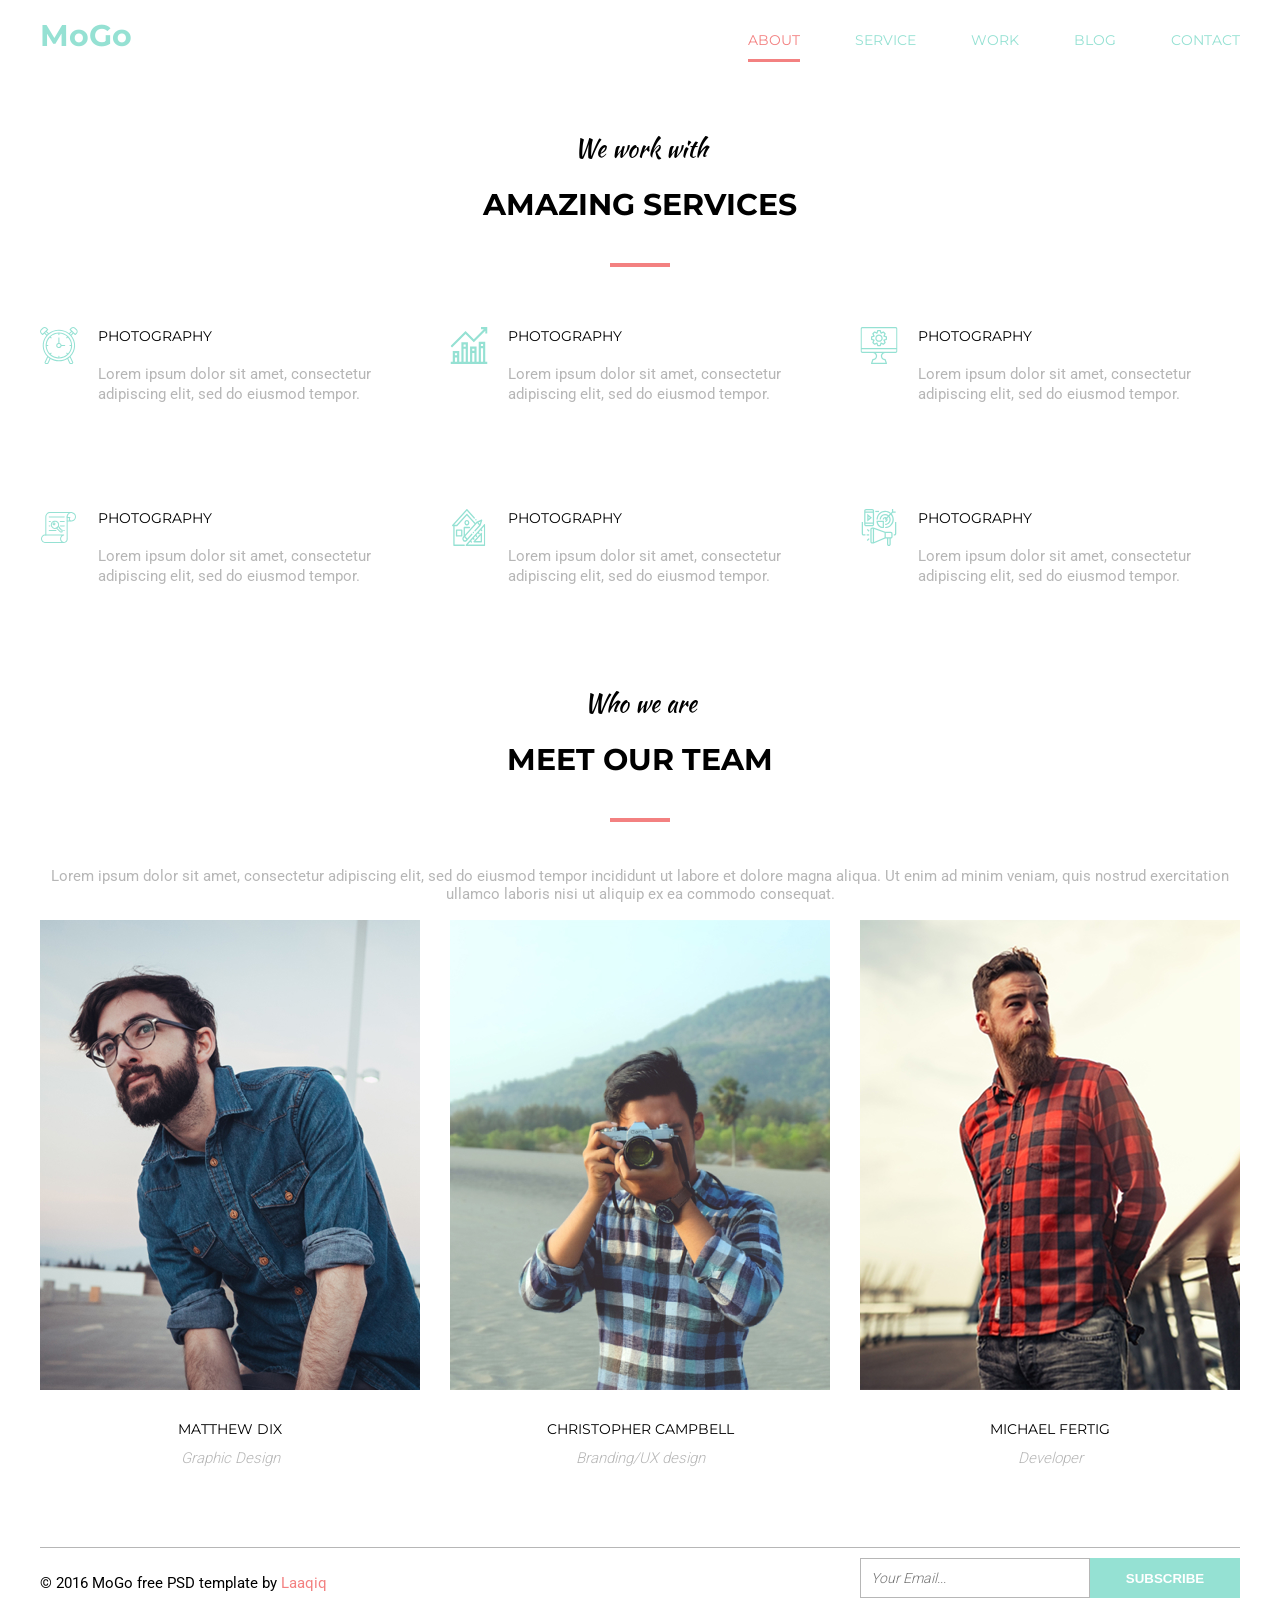
==== commit 4651bb5d: "update html and css" ====
--- a/index.html
+++ b/index.html
@@ -37,6 +37,7 @@
                 <div class="container">
                     <h2>We work with</h2>
                     <h3>Amazing Services</h3>
+                    <div class="divider"></div>
                     <ul class="benefits-list">
                         <li class="benefits-list__item">
                             <svg
@@ -65,11 +66,13 @@
                                     </clippath>
                                 </defs>
                             </svg>
-                            <h4>photography</h4>
-                            <p>
-                                Lorem ipsum dolor sit amet, consectetur
-                                adipiscing elit, sed do eiusmod tempor.
-                            </p>
+                            <div class="benefits-list__content">
+                                <h4>photography</h4>
+                                <p>
+                                    Lorem ipsum dolor sit amet, consectetur
+                                    adipiscing elit, sed do eiusmod tempor.
+                                </p>
+                            </div>
                         </li>
                         <li class="benefits-list__item">
                             <svg
@@ -95,11 +98,13 @@
                                     </clippath>
                                 </defs>
                             </svg>
-                            <h4>photography</h4>
-                            <p>
-                                Lorem ipsum dolor sit amet, consectetur
-                                adipiscing elit, sed do eiusmod tempor.
-                            </p>
+                            <div class="benefits-list__content">
+                                <h4>photography</h4>
+                                <p>
+                                    Lorem ipsum dolor sit amet, consectetur
+                                    adipiscing elit, sed do eiusmod tempor.
+                                </p>
+                            </div>
                         </li>
                         <li class="benefits-list__item">
                             <svg
@@ -128,11 +133,13 @@
                                     </clippath>
                                 </defs>
                             </svg>
-                            <h4>photography</h4>
-                            <p>
-                                Lorem ipsum dolor sit amet, consectetur
-                                adipiscing elit, sed do eiusmod tempor.
-                            </p>
+                            <div class="benefits-list__content">
+                                <h4>photography</h4>
+                                <p>
+                                    Lorem ipsum dolor sit amet, consectetur
+                                    adipiscing elit, sed do eiusmod tempor.
+                                </p>
+                            </div>
                         </li>
                         <li class="benefits-list__item">
                             <svg
@@ -187,11 +194,13 @@
                                     d="M19.953 23.503C19.8204 23.503 19.6932 23.4503 19.5995 23.3565L15.7065 19.4635C15.6587 19.4174 15.6206 19.3622 15.5944 19.3012C15.5682 19.2402 15.5544 19.1746 15.5539 19.1082C15.5533 19.0418 15.5659 18.976 15.5911 18.9145C15.6162 18.8531 15.6533 18.7973 15.7003 18.7503C15.7472 18.7034 15.8031 18.6662 15.8645 18.6411C15.926 18.6159 15.9918 18.6033 16.0582 18.6039C16.1246 18.6045 16.1902 18.6182 16.2512 18.6445C16.3122 18.6707 16.3674 18.7087 16.4135 18.7565L20.15 22.491L21.114 22.436L21.17 21.4705L21.089 21.3895L20.271 21.2965C20.1586 21.2838 20.0538 21.2332 19.9738 21.1532C19.8937 21.0732 19.8432 20.9684 19.8305 20.856L19.7625 20.2605L19.168 20.193C19.0555 20.1804 18.9506 20.1299 18.8704 20.0499C18.7903 19.9699 18.7398 19.865 18.727 19.7525L18.634 18.9345L17.434 17.7345C17.3429 17.6402 17.2925 17.5139 17.2937 17.3828C17.2948 17.2517 17.3474 17.1263 17.4401 17.0336C17.5328 16.9409 17.6582 16.8883 17.7893 16.8872C17.9204 16.886 18.0467 16.9364 18.141 17.0275L19.4625 18.35C19.5426 18.4298 19.5931 18.5346 19.6055 18.647L19.6735 19.243L20.2685 19.31C20.3809 19.3227 20.4857 19.3733 20.5657 19.4533C20.6457 19.5333 20.6962 19.6381 20.709 19.7505L20.777 20.347L21.374 20.415C21.4863 20.4277 21.591 20.4781 21.671 20.558L22.034 20.9215C22.0838 20.9714 22.1226 21.0313 22.1477 21.0972C22.1727 21.1631 22.1836 21.2336 22.1795 21.304L22.0845 22.9375C22.0773 23.0599 22.0254 23.1754 21.9387 23.2621C21.852 23.3487 21.7364 23.4005 21.614 23.4075L19.9815 23.5015L19.953 23.503Z"
                                     fill="#95E1D3" />
                             </svg>
-                            <h4>photography</h4>
-                            <p>
-                                Lorem ipsum dolor sit amet, consectetur
-                                adipiscing elit, sed do eiusmod tempor.
-                            </p>
+                            <div class="benefits-list__content">
+                                <h4>photography</h4>
+                                <p>
+                                    Lorem ipsum dolor sit amet, consectetur
+                                    adipiscing elit, sed do eiusmod tempor.
+                                </p>
+                            </div>
                         </li>
                         <li class="benefits-list__item">
                             <svg
@@ -232,11 +241,13 @@
                                     </clippath>
                                 </defs>
                             </svg>
-                            <h4>photography</h4>
-                            <p>
-                                Lorem ipsum dolor sit amet, consectetur
-                                adipiscing elit, sed do eiusmod tempor.
-                            </p>
+                            <div class="benefits-list__content">
+                                <h4>photography</h4>
+                                <p>
+                                    Lorem ipsum dolor sit amet, consectetur
+                                    adipiscing elit, sed do eiusmod tempor.
+                                </p>
+                            </div>
                         </li>
                         <li class="benefits-list__item">
                             <svg
@@ -279,11 +290,13 @@
                                     d="M2.46667 24.6667V12.95H1.23334V24.6667C1.23334 25.7151 2.03488 26.5167 3.08334 26.5167H4.93334V25.2833H3.08334C2.71328 25.2833 2.46667 25.0367 2.46667 24.6667Z"
                                     fill="#95E1D3"></path>
                             </svg>
-                            <h4>photography</h4>
-                            <p>
-                                Lorem ipsum dolor sit amet, consectetur
-                                adipiscing elit, sed do eiusmod tempor.
-                            </p>
+                            <div class="benefits-list__content">
+                                <h4>photography</h4>
+                                <p>
+                                    Lorem ipsum dolor sit amet, consectetur
+                                    adipiscing elit, sed do eiusmod tempor.
+                                </p>
+                            </div>
                         </li>
                     </ul>
                 </div>
@@ -292,6 +305,7 @@
                 <div class="container">
                     <h2>Who we are</h2>
                     <h3>Meet our team</h3>
+                    <div class="divider"></div>
                     <p>
                         Lorem ipsum dolor sit amet, consectetur adipiscing elit,
                         sed do eiusmod tempor incididunt ut labore et dolore
@@ -332,13 +346,17 @@
             </section>
         </main>
         <footer class="footer">
+            <div class="footer-divider"></div>
             <div class="container">
                 <div class="footer-info">
-                    <p>© 2016 MoGo free PSD template by Laaqiq.</p>
+                    <p>© 2016 MoGo free PSD template by <span>Laaqiq</span></p>
                 </div>
                 <div class="footer-lead">
-                    <input type="email" placeholder="Your Email..." />
-                    <input type="button" value="Subscribe" />
+                    <input
+                        type="email"
+                        name="user_email"
+                        placeholder="Your Email..." />
+                    <input type="submit" value="Subscribe" />
                 </div>
             </div>
         </footer>
--- a/css/style.css
+++ b/css/style.css
@@ -60,17 +60,21 @@
 
 h2 {
     font-family: 'Kaushan Script';
+    font-weight: 400;
     font-size: 24px;
 }
 
 h3 {
     font-weight: 700;
     font-size: 30px;
+    text-transform: uppercase;
 }
 
 p {
     font-family: 'Roboto';
+    font-weight: 400;
     font-size: 15px;
+    color: #b6b6b6;
 }
 
 input[type='email'] {
@@ -82,34 +86,6 @@
     font-weight: 700;
 }
 
-/* header */
-.header {
-    padding-top: 17px;
-}
-
-.header-logo {
-    font-weight: 700;
-    font-size: 30px;
-}
-
-.header .container {
-    display: flex;
-    justify-content: space-between;
-    text-align: center;
-}
-
-.header .menu {
-    display: flex;
-    gap: 55px;
-    list-style-type: none;
-}
-
-.active {
-    text-decoration: none;
-    color: #f38181;
-}
-
-/* container */
 .container {
     width: 100%;
     max-width: 1200px;
@@ -117,6 +93,46 @@
     margin-right: auto;
 }
 
+.divider {
+    width: 60px;
+    height: 4px;
+    background-color: #f38181;
+    margin-left: auto;
+    margin-right: auto;
+}
+
+/* header */
+.header {
+    padding-top: 17px;
+}
+
+.header-logo {
+    font-size: 30px;
+    font-weight: 700;
+}
+
+.header .container {
+    display: flex;
+    justify-content: space-between;
+    text-align: center;
+}
+
+.header .menu {
+    display: flex;
+    gap: 55px;
+    list-style-type: none;
+}
+
+.active {
+    padding-bottom: 10px;
+    color: #f38181;
+    border-bottom: 3px solid #f38181;
+}
+
+.menu-item a:active {
+    color: #f38181;
+}
+
 /* benefits */
 .benefits h2 {
     margin-top: 68px;
@@ -125,18 +141,50 @@
 
 .benefits h3 {
     margin-top: 20px;
-    margin-bottom: 109px;
-    text-align: center;
+    margin-bottom: 40px;
+    text-align: center;
+}
+
+.benefits-list__content h4 {
+    margin: 0 0 20px;
+    font-weight: 400;
+    font-size: 14px;
+    text-transform: uppercase;
+}
+
+.benefits-list__content p {
+    margin: 0;
+    line-height: 1.3em;
+}
+
+.benefits .divider {
+    margin-bottom: 60px;
 }
 
 .benefits-list {
     display: flex;
     flex-wrap: wrap;
-    justify-content: space-between;
     list-style-type: none;
+    padding-left: 0;
+    margin: 0;
+    gap: 105px 30px;
+}
+
+.benefits-list__item {
+    display: flex;
+    flex-basis: calc((100% - 60px) / 3);
+    gap: 20px;
+}
+
+.benefits-list__item svg {
+    width: 38px;
+    min-width: 38px;
 }
 
 /* team */
+.team {
+    text-align: center;
+}
 
 .team h2 {
     margin-top: 100px;
@@ -145,35 +193,91 @@
 
 .team h3 {
     margin-top: 20px;
-    margin-bottom: 85px;
-    text-align: center;
+    margin-bottom: 40px;
+    text-align: center;
+}
+
+.item-icon img {
+    display: block;
+}
+
+.team .divider {
+    margin-bottom: 45px;
 }
 
 .team-list {
-    margin-top: 17px;
-    margin-bottom: 80px;
+    margin: 17px 0 80px;
+    padding: 0;
     display: flex;
     justify-content: space-between;
-    gap: 30px;
     text-align: center;
     list-style-type: none;
 }
 
 .team-list__item h4 {
+    font-weight: 400;
+    text-transform: uppercase;
     margin-top: 30px;
     margin-bottom: 11px;
 }
 
 .team-list__item p {
-    font-family: 'Roboto';
-    font-weight: 300;
-    font-size: 15px;
+    margin: 0;
+    font-weight: 300;
+    font-style: italic;
 }
 
 /* footer */
+.footer-divider {
+    width: 1200px;
+    height: 1px;
+    margin-left: auto;
+    margin-right: auto;
+    margin-bottom: 10px;
+    background-color: #b6b6b6;
+}
 
 .footer .container {
     display: flex;
     justify-content: space-between;
     align-items: center;
 }
+
+.footer-info p {
+    color: #000;
+}
+
+.footer-info p span {
+    color: #f38181;
+}
+
+.footer-lead {
+    display: flex;
+    margin-bottom: 10px;
+}
+
+.footer-lead input[type='email'] {
+    width: 230px;
+    height: 40px;
+    padding: 12px 0 12px 10px;
+    border: 1px solid #b6b6b6;
+    font-family: 'Roboto';
+    font-weight: 300;
+    font-size: 14px;
+    font-style: italic;
+}
+
+.footer-lead input[type='email']:focus {
+    border: 1px solid #858484;
+    outline: none;
+}
+
+.footer-lead input[type='submit'] {
+    width: 150px;
+    height: 40px;
+    font-weight: 700;
+    text-transform: uppercase;
+    border-style: none;
+    color: white;
+    background-color: #95e1d3;
+}
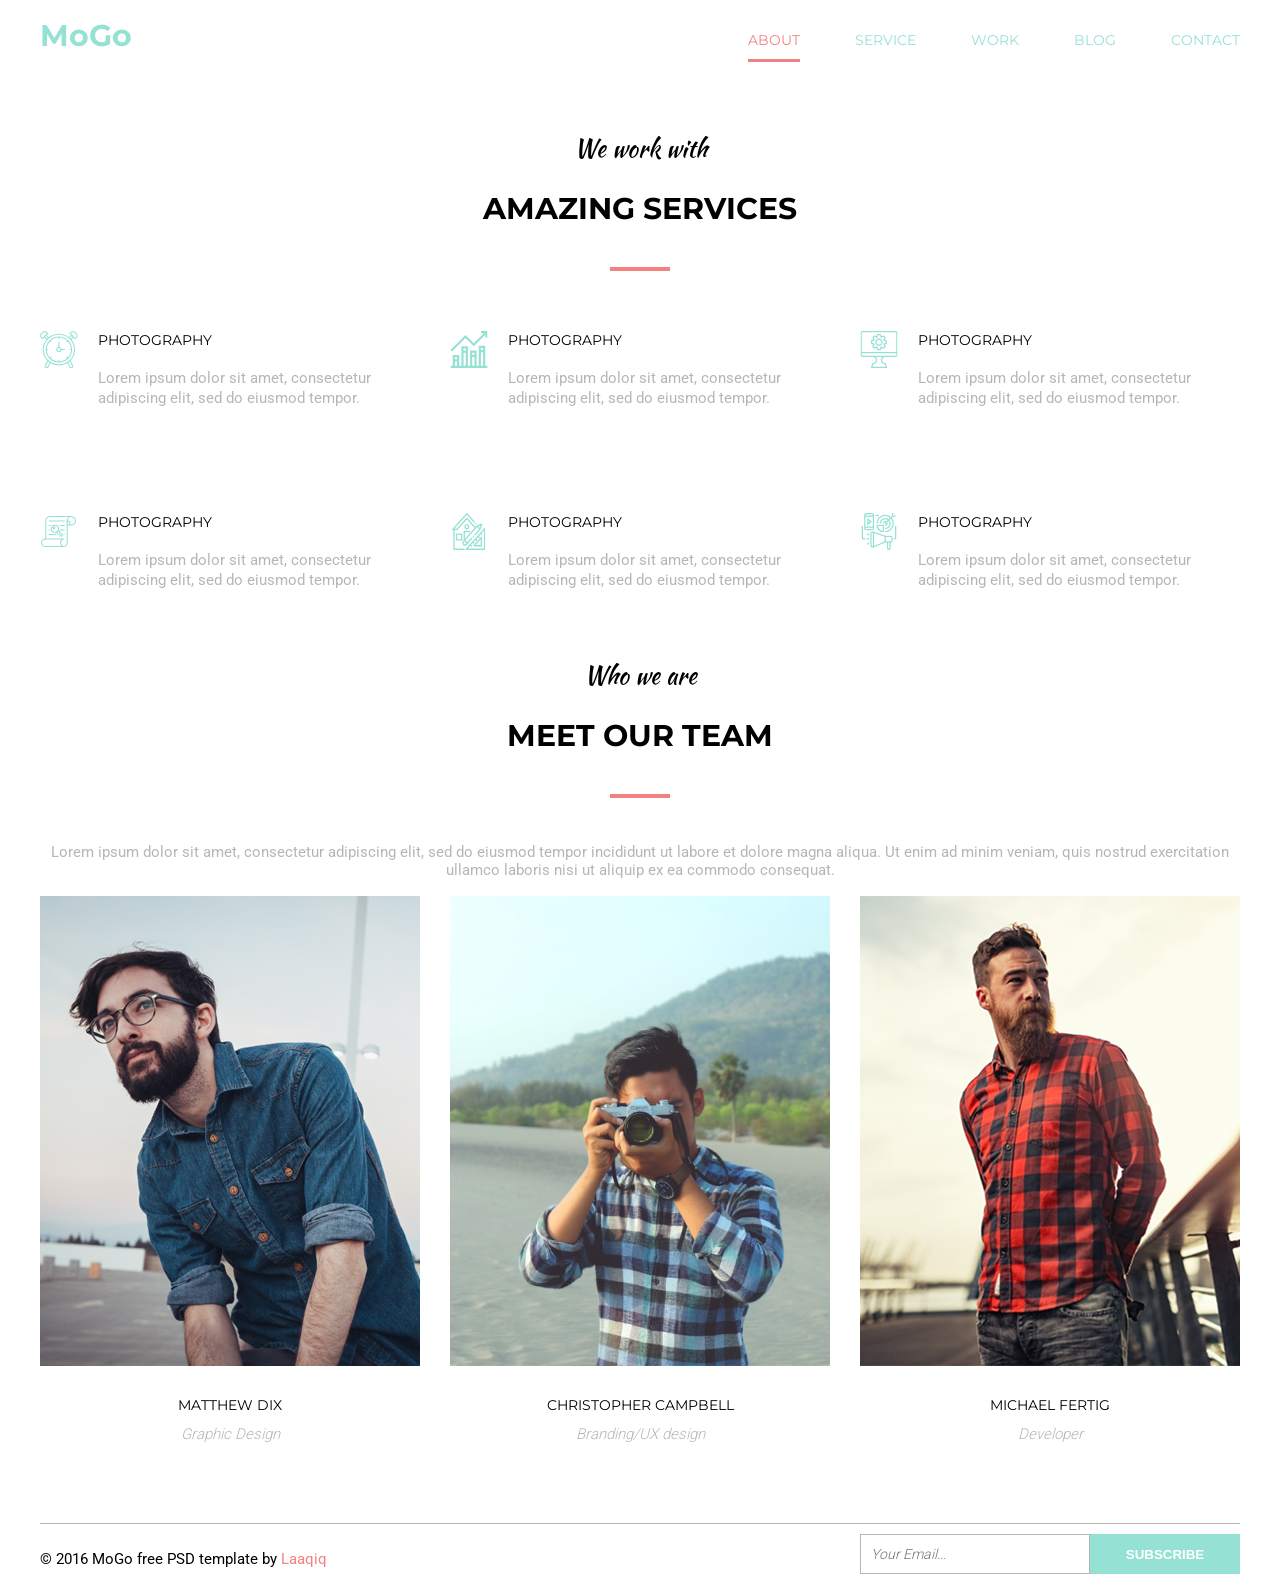
==== commit fc238e81: "update html & css" ====
--- a/index.html
+++ b/index.html
@@ -35,8 +35,8 @@
         <main>
             <section class="benefits">
                 <div class="container">
-                    <h2>We work with</h2>
-                    <h3>Amazing Services</h3>
+                    <p class="pretitle">We work with</p>
+                    <h2 class="title">Amazing Services</h2>
                     <div class="divider"></div>
                     <ul class="benefits-list">
                         <li class="benefits-list__item">
@@ -303,8 +303,8 @@
             </section>
             <section class="team">
                 <div class="container">
-                    <h2>Who we are</h2>
-                    <h3>Meet our team</h3>
+                    <p class="pretitle">Who we are</p>
+                    <h2 class="title">Meet our team</h2>
                     <div class="divider"></div>
                     <p>
                         Lorem ipsum dolor sit amet, consectetur adipiscing elit,
@@ -351,13 +351,13 @@
                 <div class="footer-info">
                     <p>© 2016 MoGo free PSD template by <span>Laaqiq</span></p>
                 </div>
-                <div class="footer-lead">
+                <form class="footer-lead" action="#" method="POST">
                     <input
                         type="email"
                         name="user_email"
                         placeholder="Your Email..." />
                     <input type="submit" value="Subscribe" />
-                </div>
+                </form>
             </div>
         </footer>
     </body>
--- a/css/style.css
+++ b/css/style.css
@@ -58,32 +58,11 @@
     text-decoration: none;
 }
 
-h2 {
-    font-family: 'Kaushan Script';
-    font-weight: 400;
-    font-size: 24px;
-}
-
-h3 {
-    font-weight: 700;
-    font-size: 30px;
-    text-transform: uppercase;
-}
-
 p {
     font-family: 'Roboto';
     font-weight: 400;
     font-size: 15px;
     color: #b6b6b6;
-}
-
-input[type='email'] {
-    font-family: 'Roboto';
-    font-weight: 300;
-}
-
-input[type='button'] {
-    font-weight: 700;
 }
 
 .container {
@@ -101,6 +80,25 @@
     margin-right: auto;
 }
 
+.title {
+    margin-top: 20px;
+    margin-bottom: 40px;
+    text-align: center;
+    font-family: 'Montserrat';
+    font-weight: 700;
+    font-size: 30px;
+    text-transform: uppercase;
+}
+
+.pretitle {
+    margin-top: 68px;
+    text-align: center;
+    font-family: 'Kaushan Script';
+    font-weight: 400;
+    font-size: 24px;
+    color: #000;
+}
+
 /* header */
 .header {
     padding-top: 17px;
@@ -129,22 +127,7 @@
     border-bottom: 3px solid #f38181;
 }
 
-.menu-item a:active {
-    color: #f38181;
-}
-
 /* benefits */
-.benefits h2 {
-    margin-top: 68px;
-    text-align: center;
-}
-
-.benefits h3 {
-    margin-top: 20px;
-    margin-bottom: 40px;
-    text-align: center;
-}
-
 .benefits-list__content h4 {
     margin: 0 0 20px;
     font-weight: 400;
@@ -183,17 +166,6 @@
 
 /* team */
 .team {
-    text-align: center;
-}
-
-.team h2 {
-    margin-top: 100px;
-    text-align: center;
-}
-
-.team h3 {
-    margin-top: 20px;
-    margin-bottom: 40px;
     text-align: center;
 }
 
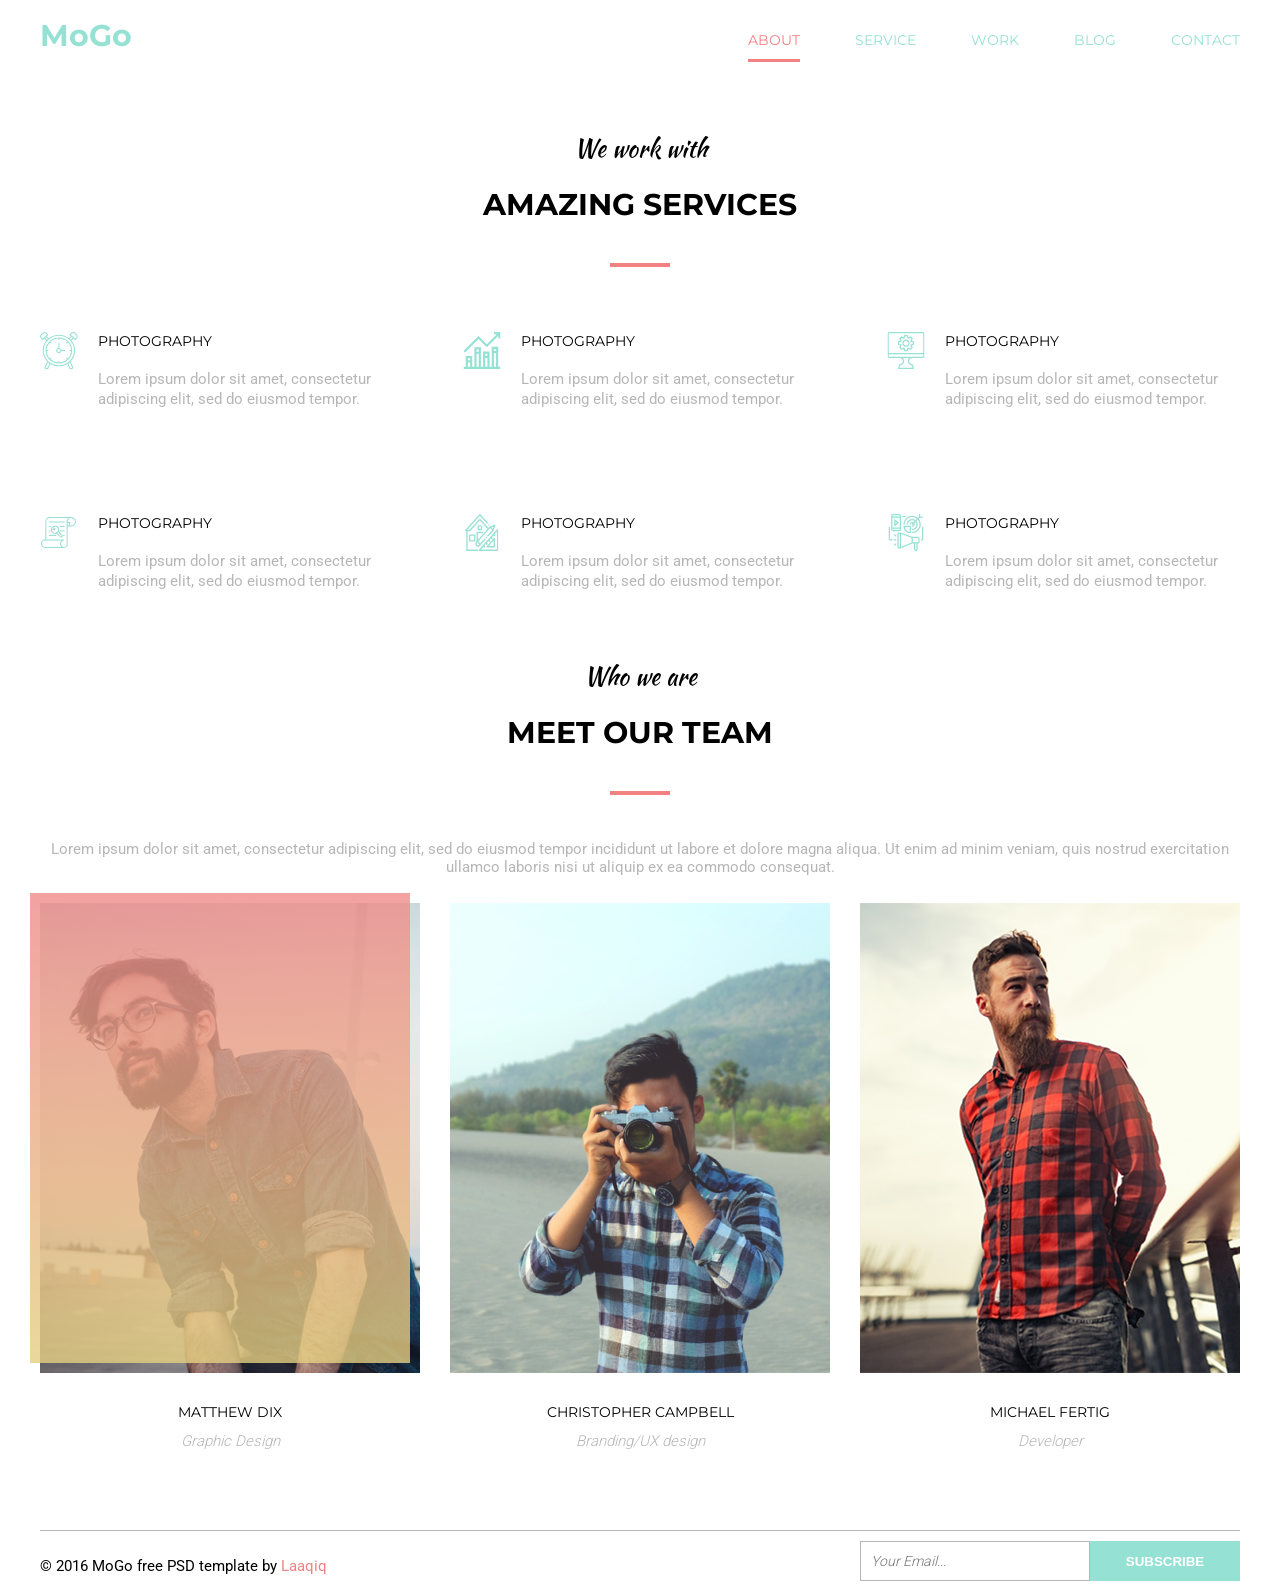
==== commit 873c7a20: "update 19.11" ====
--- a/index.html
+++ b/index.html
@@ -32,6 +32,7 @@
                 </nav>
             </div>
         </header>
+
         <main>
             <section class="benefits">
                 <div class="container">
@@ -301,6 +302,7 @@
                     </ul>
                 </div>
             </section>
+
             <section class="team">
                 <div class="container">
                     <p class="pretitle">Who we are</p>
@@ -316,6 +318,7 @@
                     <ul class="team-list">
                         <li class="team-list__item">
                             <div class="item-icon">
+                                <div class="item-icon-filter"></div>
                                 <img
                                     src="images/first-man.jpg"
                                     alt="Portrait Graphic Design, Matthew Dix" />
@@ -345,11 +348,15 @@
                 </div>
             </section>
         </main>
+
         <footer class="footer">
-            <div class="footer-divider"></div>
             <div class="container">
-                <div class="footer-info">
-                    <p>© 2016 MoGo free PSD template by <span>Laaqiq</span></p>
+                <div class="footer-divider"></div>
+                <div class="footer-data">
+                    <p>
+                        © 2016 MoGo free PSD template by
+                        <span>Laaqiq</span>
+                    </p>
                 </div>
                 <form class="footer-lead" action="#" method="POST">
                     <input
--- a/css/style.css
+++ b/css/style.css
@@ -70,6 +70,12 @@
     max-width: 1200px;
     margin-left: auto;
     margin-right: auto;
+}
+
+@media (max-width: 1024px) {
+    .container {
+        padding-inline: 20px;
+    }
 }
 
 .divider {
@@ -91,7 +97,7 @@
 }
 
 .pretitle {
-    margin-top: 68px;
+    margin: 68px 0 0;
     text-align: center;
     font-family: 'Kaushan Script';
     font-weight: 400;
@@ -107,6 +113,16 @@
 .header-logo {
     font-size: 30px;
     font-weight: 700;
+}
+
+.header-menu {
+    display: block;
+}
+
+@media (max-width: 991px) {
+    .header-menu {
+        display: none;
+    }
 }
 
 .header .container {
@@ -128,6 +144,27 @@
 }
 
 /* benefits */
+.benefits-list {
+    margin: 0;
+    padding: 0;
+    display: flex;
+    flex-wrap: wrap;
+    list-style-type: none;
+    gap: 105px 70px;
+}
+
+@media (max-width: 991px) {
+    .benefits-list {
+        gap: 50px 50px;
+    }
+}
+
+@media (max-width: 576px) {
+    .benefits-list {
+        gap: 30px 0;
+    }
+}
+
 .benefits-list__content h4 {
     margin: 0 0 20px;
     font-weight: 400;
@@ -141,22 +178,25 @@
 }
 
 .benefits .divider {
-    margin-bottom: 60px;
-}
-
-.benefits-list {
-    display: flex;
-    flex-wrap: wrap;
-    list-style-type: none;
-    padding-left: 0;
-    margin: 0;
-    gap: 105px 30px;
+    margin-bottom: 65px;
 }
 
 .benefits-list__item {
     display: flex;
-    flex-basis: calc((100% - 60px) / 3);
+    flex-basis: calc((100% - 2 * 70px) / 3);
     gap: 20px;
+}
+
+@media (max-width: 991px) {
+    .benefits-list__item {
+        flex-basis: calc((100% - 50px) / 2);
+    }
+}
+
+@media (max-width: 576px) {
+    .benefits-list__item {
+        flex-basis: 100%;
+    }
 }
 
 .benefits-list__item svg {
@@ -178,12 +218,26 @@
 }
 
 .team-list {
-    margin: 17px 0 80px;
+    margin: 27px 0 80px;
     padding: 0;
     display: flex;
     justify-content: space-between;
     text-align: center;
     list-style-type: none;
+}
+
+@media (max-width: 1024px) {
+    .team-list {
+        flex-wrap: wrap;
+        gap: 50px;
+        justify-content: center;
+    }
+}
+
+.team-list__item {
+    margin: 0;
+    padding: 0;
+    position: relative;
 }
 
 .team-list__item h4 {
@@ -199,9 +253,23 @@
     font-style: italic;
 }
 
+.item-icon-filter {
+    width: 380px;
+    height: 470px;
+    background: linear-gradient(
+        180deg,
+        rgba(239, 139, 138, 0.8) 0%,
+        rgba(229, 207, 130, 0.8) 100%
+    );
+    position: absolute;
+    left: -10px;
+    top: -10px;
+}
+
 /* footer */
 .footer-divider {
-    width: 1200px;
+    width: 100%;
+    max-width: 1200px;
     height: 1px;
     margin-left: auto;
     margin-right: auto;
@@ -213,13 +281,25 @@
     display: flex;
     justify-content: space-between;
     align-items: center;
-}
-
-.footer-info p {
+    flex-wrap: wrap;
+}
+
+@media (max-width: 768px) {
+    .footer .container {
+        flex-direction: column; /* Розміщуємо елементи в стовпчик */
+    }
+
+    .footer-lead input[type='email'] {
+        width: 100%;
+        min-width: 350px;
+    }
+}
+
+.footer-data p {
     color: #000;
 }
 
-.footer-info p span {
+.footer-data p span {
     color: #f38181;
 }
 
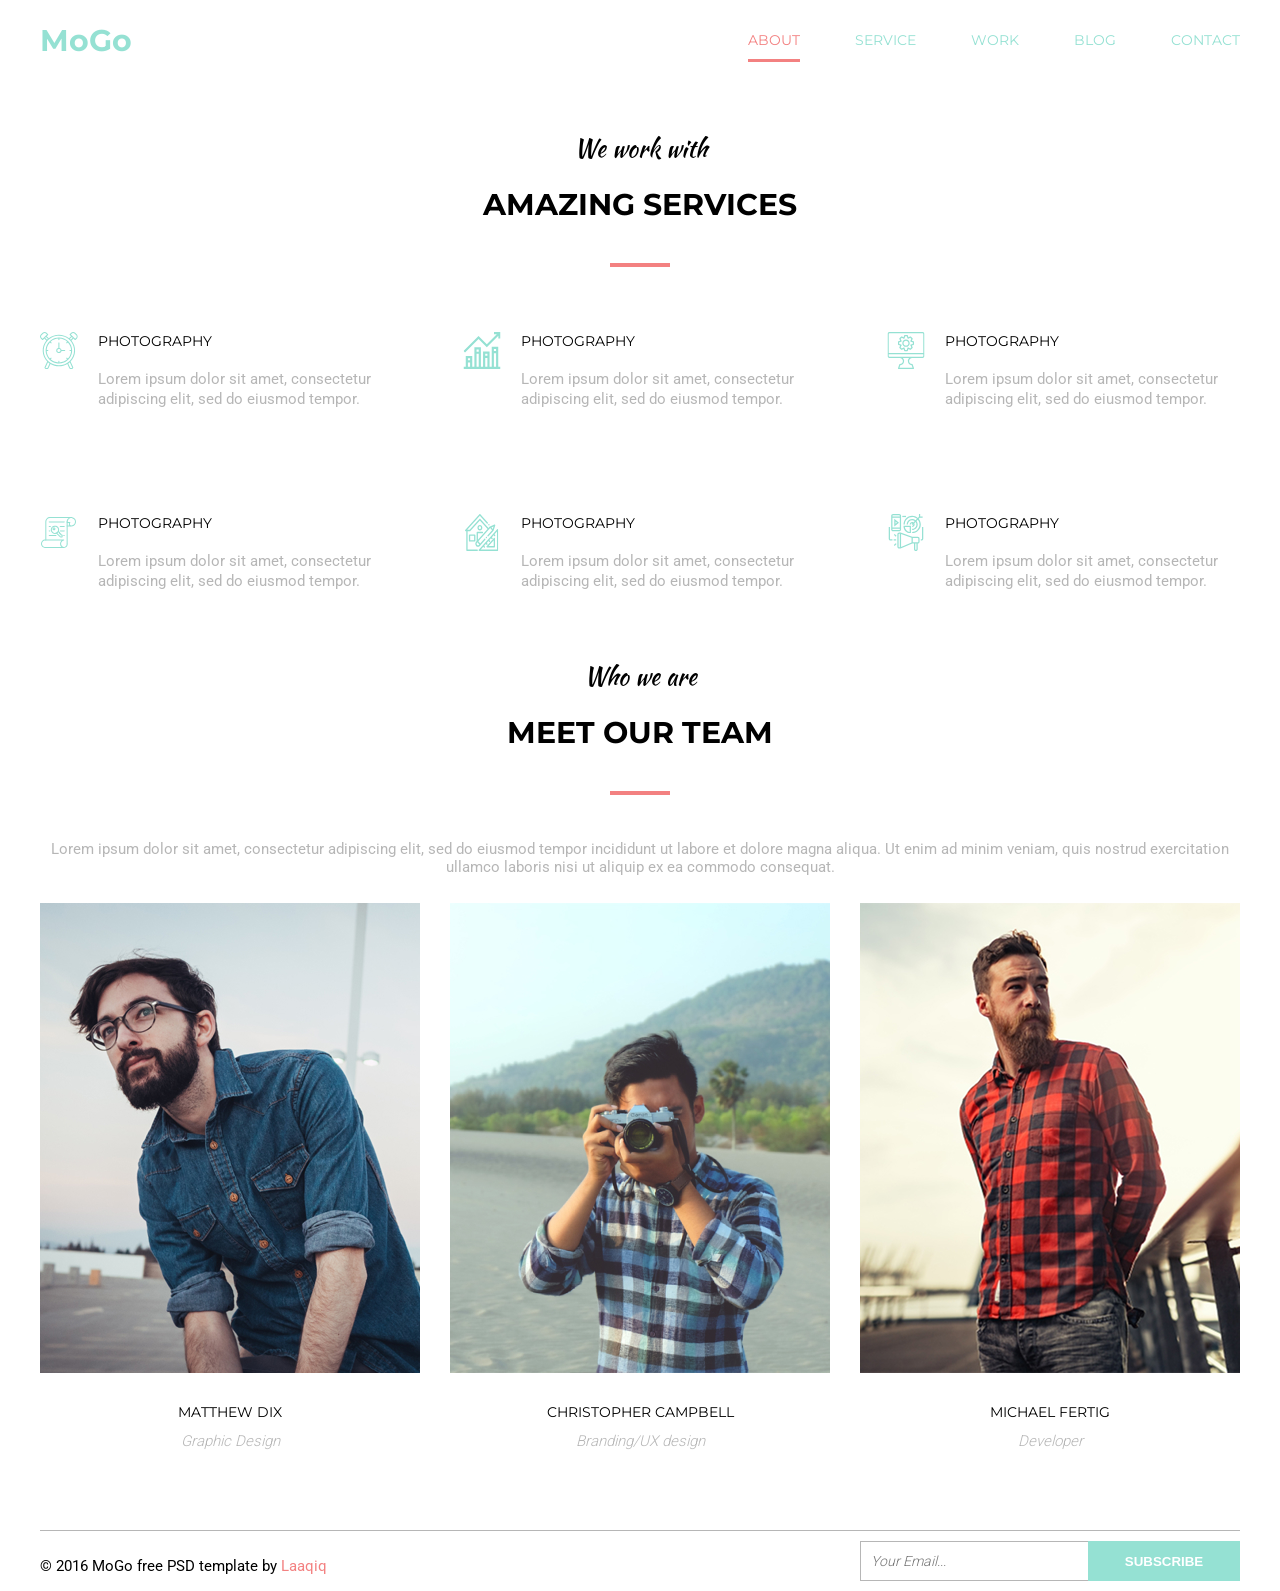
==== commit 1f2f6a23: "update media and burger" ====
--- a/index.html
+++ b/index.html
@@ -11,6 +11,12 @@
         <header class="header">
             <div class="container">
                 <a href="index.html" class="header-logo">MoGo</a>
+
+                <input type="checkbox" id="burger-menu" />
+                <label for="burger-menu" class="burger-menu">
+                    <span></span>
+                </label>
+
                 <nav class="header-menu">
                     <ul class="menu">
                         <li class="menu-item">
@@ -318,10 +324,10 @@
                     <ul class="team-list">
                         <li class="team-list__item">
                             <div class="item-icon">
-                                <div class="item-icon-filter"></div>
                                 <img
                                     src="images/first-man.jpg"
                                     alt="Portrait Graphic Design, Matthew Dix" />
+                                <div class="item-icon-filter"></div>
                             </div>
                             <h4>Matthew Dix</h4>
                             <p>Graphic Design</p>
@@ -331,6 +337,7 @@
                                 <img
                                     src="images/second-man.jpg"
                                     alt="Portrait Branding/UX design, Christopher Campbell" />
+                                <div class="item-icon-filter"></div>
                             </div>
                             <h4>Christopher Campbell</h4>
                             <p>Branding/UX design</p>
@@ -340,6 +347,7 @@
                                 <img
                                     src="images/third-man.jpg"
                                     alt="Portrait Developer, Michael Fertig" />
+                                <div class="item-icon-filter"></div>
                             </div>
                             <h4>Michael Fertig</h4>
                             <p>Developer</p>
@@ -352,17 +360,17 @@
         <footer class="footer">
             <div class="container">
                 <div class="footer-divider"></div>
+
                 <div class="footer-data">
-                    <p>
-                        © 2016 MoGo free PSD template by
-                        <span>Laaqiq</span>
-                    </p>
+                    <p>© 2016 MoGo free PSD template by <span>Laaqiq</span></p>
                 </div>
+
                 <form class="footer-lead" action="#" method="POST">
                     <input
                         type="email"
                         name="user_email"
-                        placeholder="Your Email..." />
+                        placeholder="Your Email..."
+                        required />
                     <input type="submit" value="Subscribe" />
                 </form>
             </div>
--- a/css/style.css
+++ b/css/style.css
@@ -63,6 +63,11 @@
     font-weight: 400;
     font-size: 15px;
     color: #b6b6b6;
+}
+
+img {
+    max-width: 100%;
+    height: auto;
 }
 
 .container {
@@ -115,26 +120,113 @@
     font-weight: 700;
 }
 
-.header-menu {
-    display: block;
+#burger-menu {
+    display: none;
+}
+
+.burger-menu {
+    display: none;
 }
 
 @media (max-width: 991px) {
+    .header-logo {
+        z-index: 10;
+    }
+
     .header-menu {
-        display: none;
+        position: fixed;
+        top: 0;
+        left: 0;
+        width: 100%;
+        height: 100vh;
+        z-index: 9;
+        background-color: #fff;
+        padding: 100px 20px 20px;
+        transform: translateY(-100%);
+        transition: transform 0.3s ease-in-out;
+    }
+
+    .menu {
+        flex-direction: column;
+        gap: 20px;
+        font-size: 32px;
+        font-weight: 700;
+    }
+
+    .burger-menu {
+        display: block;
+        width: 24px;
+        height: 24px;
+        background-color: transparent;
+        border: none;
+        cursor: pointer;
+        position: relative;
+        z-index: 99;
+    }
+
+    #burger-menu:checked ~ .burger-menu span {
+        transform: rotate(45deg);
+    }
+
+    #burger-menu:checked ~ .burger-menu span::after {
+        transform: rotate(-90deg);
+    }
+
+    .burger-menu span {
+        display: block;
+        width: 24px;
+        height: 2px;
+        background-color: #000;
+        position: absolute;
+        top: calc(50% - 1px);
+        left: 0;
+        transition: transform 0.3s ease-in-out;
+    }
+
+    .burger-menu span::before,
+    .burger-menu span::after {
+        content: '';
+        display: block;
+        width: 24px;
+        height: 2px;
+        background-color: #000;
+        position: absolute;
+        left: 0;
+        transition: transform 0.3s ease-in-out;
+    }
+
+    .burger-menu span::before {
+        top: -8px;
+    }
+    .burger-menu span::after {
+        top: 8px;
+    }
+
+    #burger-menu:checked ~ .burger-menu span::after,
+    #burger-menu:checked ~ .burger-menu span::before {
+        top: 0;
+    }
+
+    #burger-menu:checked ~ .header-menu {
+        transform: translate(0);
     }
 }
 
 .header .container {
     display: flex;
     justify-content: space-between;
-    text-align: center;
+    align-items: center;
 }
 
 .header .menu {
     display: flex;
     gap: 55px;
     list-style-type: none;
+}
+
+.menu-item a:hover {
+    color: #f38181; /* Або інший колір з макету */
+    transition: color 0.2s linear; /* Плавна зміна */
 }
 
 .active {
@@ -237,7 +329,7 @@
 .team-list__item {
     margin: 0;
     padding: 0;
-    position: relative;
+    max-width: 380px;
 }
 
 .team-list__item h4 {
@@ -253,17 +345,27 @@
     font-style: italic;
 }
 
+.item-icon {
+    position: relative;
+}
+
 .item-icon-filter {
-    width: 380px;
-    height: 470px;
+    width: 100%;
+    height: 100%;
     background: linear-gradient(
         180deg,
         rgba(239, 139, 138, 0.8) 0%,
         rgba(229, 207, 130, 0.8) 100%
     );
     position: absolute;
-    left: -10px;
-    top: -10px;
+    left: 0;
+    top: 0;
+    opacity: 0;
+    transition: all 0.3s;
+}
+
+.item-icon:hover .item-icon-filter {
+    opacity: 1;
 }
 
 /* footer */
@@ -271,9 +373,7 @@
     width: 100%;
     max-width: 1200px;
     height: 1px;
-    margin-left: auto;
-    margin-right: auto;
-    margin-bottom: 10px;
+    margin: 0 0 10px;
     background-color: #b6b6b6;
 }
 
@@ -286,17 +386,14 @@
 
 @media (max-width: 768px) {
     .footer .container {
-        flex-direction: column; /* Розміщуємо елементи в стовпчик */
-    }
-
-    .footer-lead input[type='email'] {
-        width: 100%;
-        min-width: 350px;
+        flex-direction: column;
+        gap: 20px;
     }
 }
 
 .footer-data p {
     color: #000;
+    margin: 0;
 }
 
 .footer-data p span {
@@ -305,18 +402,32 @@
 
 .footer-lead {
     display: flex;
+    width: 100%;
+    max-width: 380px;
+    height: 40px;
     margin-bottom: 10px;
 }
 
+@media (max-width: 768px) {
+    .footer-lead {
+        justify-content: center;
+        margin-left: auto;
+        margin-right: auto;
+    }
+}
+
 .footer-lead input[type='email'] {
-    width: 230px;
-    height: 40px;
+    flex-grow: 1;
+    height: 100%;
     padding: 12px 0 12px 10px;
     border: 1px solid #b6b6b6;
-    font-family: 'Roboto';
+    border-right: none;
+    font-family: 'Roboto', sans-serif;
     font-weight: 300;
     font-size: 14px;
     font-style: italic;
+    transition: all 0.3s ease-in-out;
+    min-width: 150px;
 }
 
 .footer-lead input[type='email']:focus {
@@ -325,11 +436,17 @@
 }
 
 .footer-lead input[type='submit'] {
-    width: 150px;
-    height: 40px;
+    width: 40%;
+    height: 100%;
     font-weight: 700;
     text-transform: uppercase;
     border-style: none;
     color: white;
     background-color: #95e1d3;
-}
+    transition: all 0.3s ease-in-out;
+    cursor: pointer;
+}
+
+.footer-lead input[type='submit']:hover {
+    background-color: #82c4b8;
+}
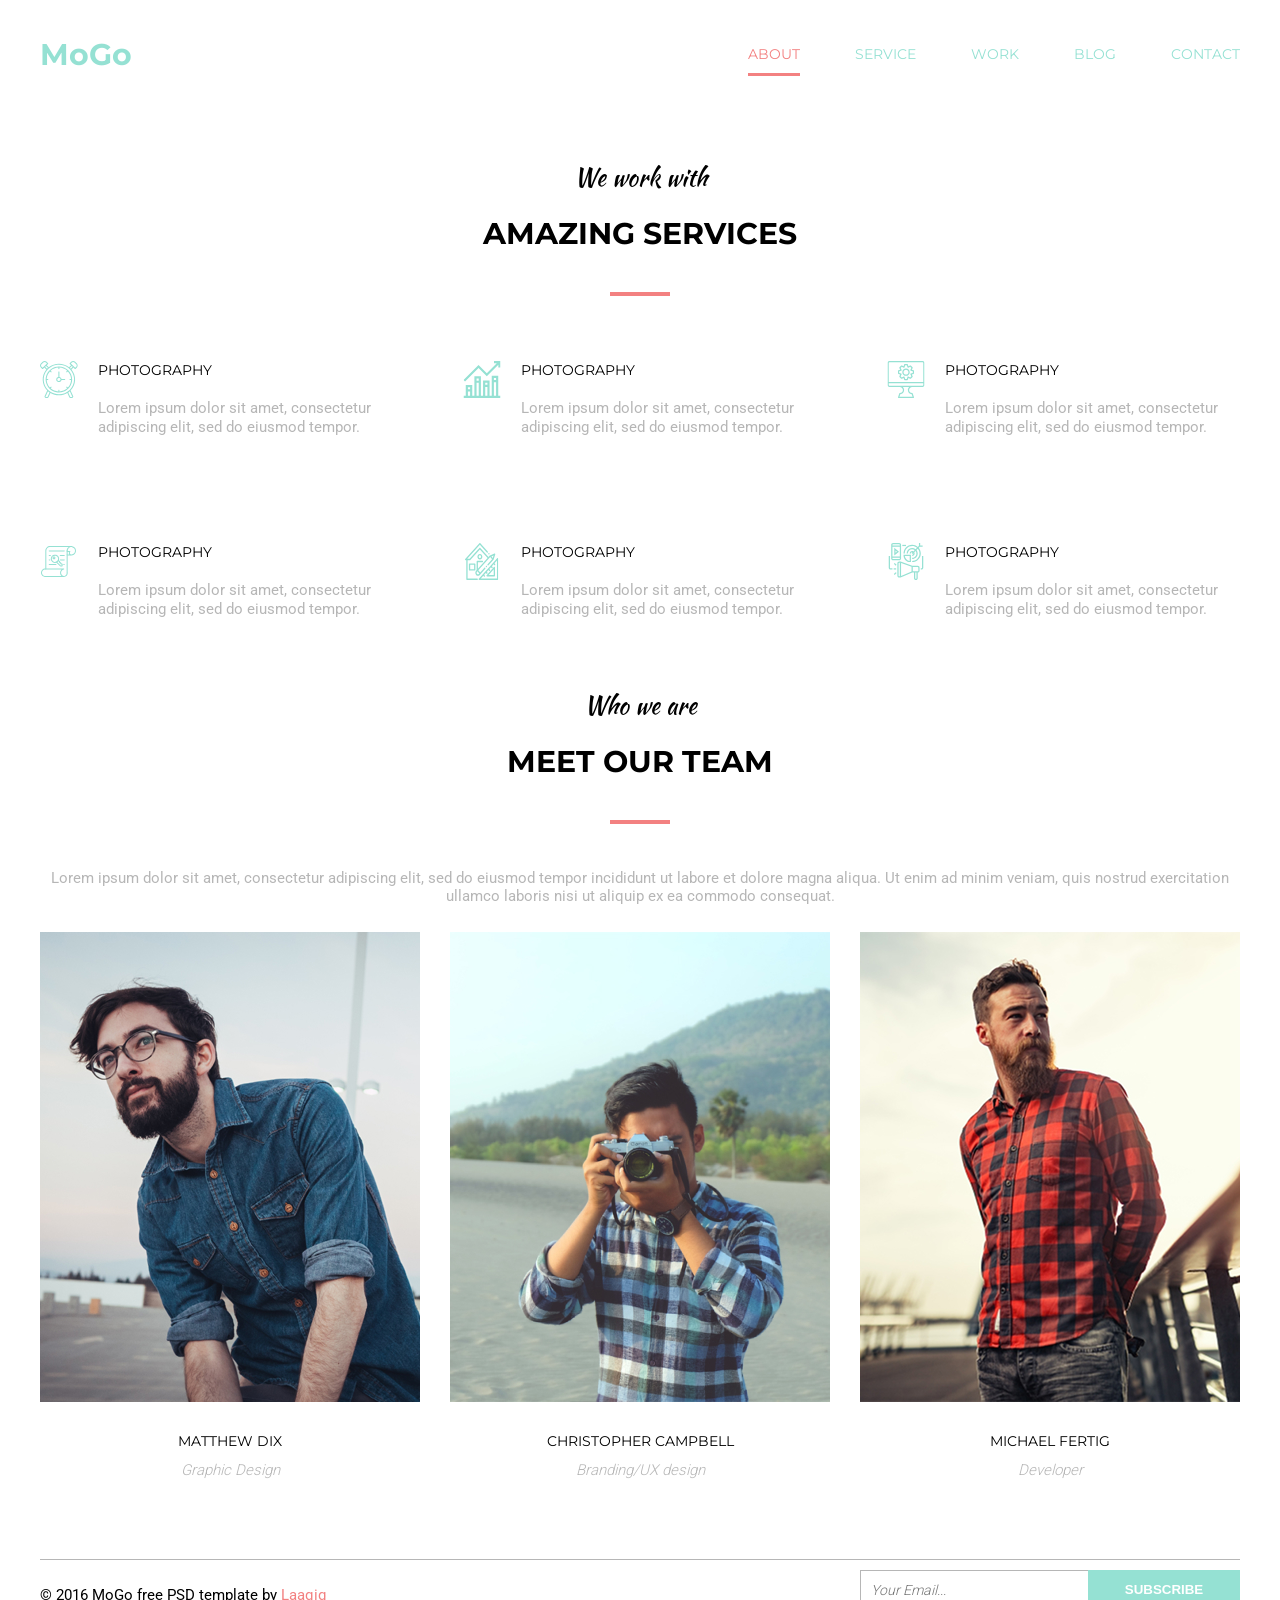
==== commit 5b453baf: "update media and burger 2.0" ====
--- a/index.html
+++ b/index.html
@@ -10,7 +10,7 @@
     <body>
         <header class="header">
             <div class="container">
-                <a href="index.html" class="header-logo">MoGo</a>
+                <h1><a href="index.html" class="header-logo">MoGo</a></h1>
 
                 <input type="checkbox" id="burger-menu" />
                 <label for="burger-menu" class="burger-menu">
--- a/css/style.css
+++ b/css/style.css
@@ -66,7 +66,7 @@
 }
 
 img {
-    max-width: 100%;
+    width: 100%;
     height: auto;
 }
 
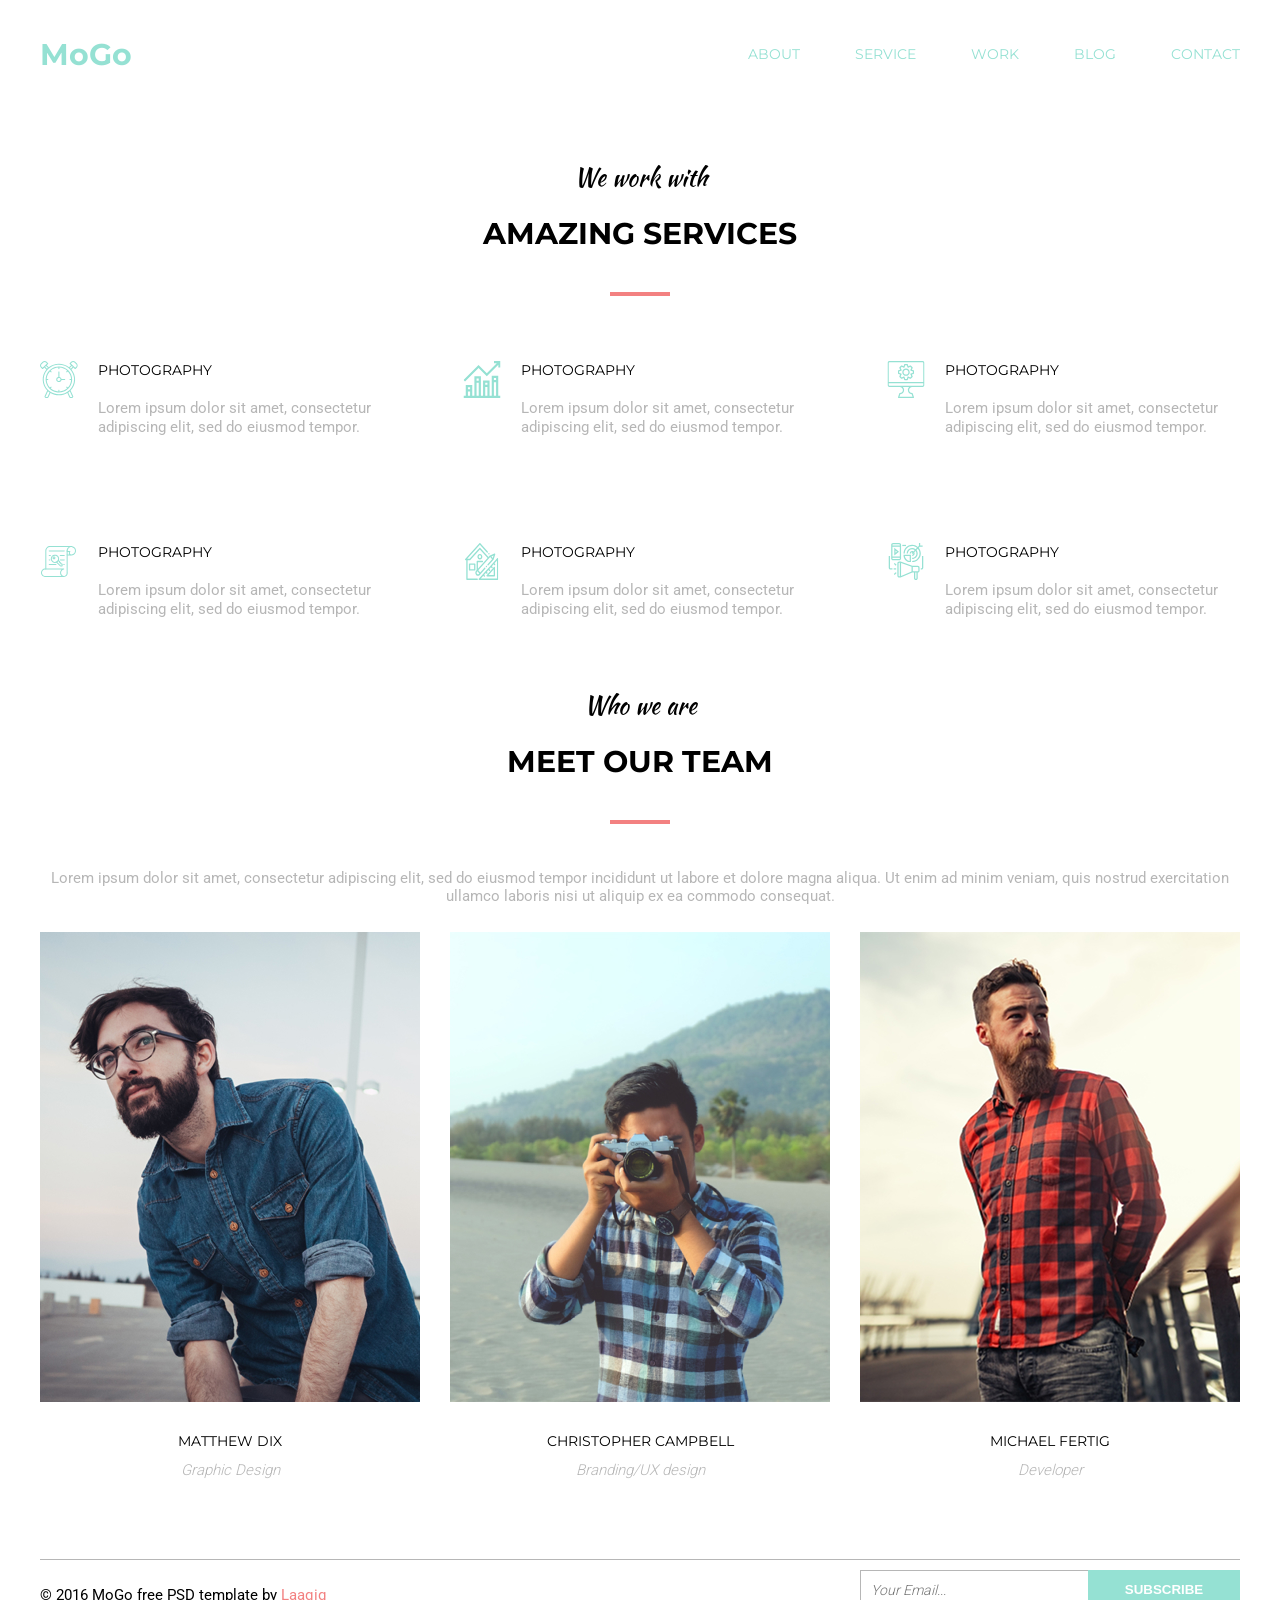
==== commit 9bbcced5: "finally update media and burger" ====
--- a/index.html
+++ b/index.html
@@ -20,7 +20,7 @@
                 <nav class="header-menu">
                     <ul class="menu">
                         <li class="menu-item">
-                            <a class="active" href="#">ABOUT</a>
+                            <a href="#">ABOUT</a>
                         </li>
                         <li class="menu-item">
                             <a href="#">SERVICE</a>
--- a/css/style.css
+++ b/css/style.css
@@ -225,13 +225,9 @@
 }
 
 .menu-item a:hover {
-    color: #f38181; /* Або інший колір з макету */
-    transition: color 0.2s linear; /* Плавна зміна */
-}
-
-.active {
+    color: #f38181;
+    transition: color 0.2s linear;
     padding-bottom: 10px;
-    color: #f38181;
     border-bottom: 3px solid #f38181;
 }
 
